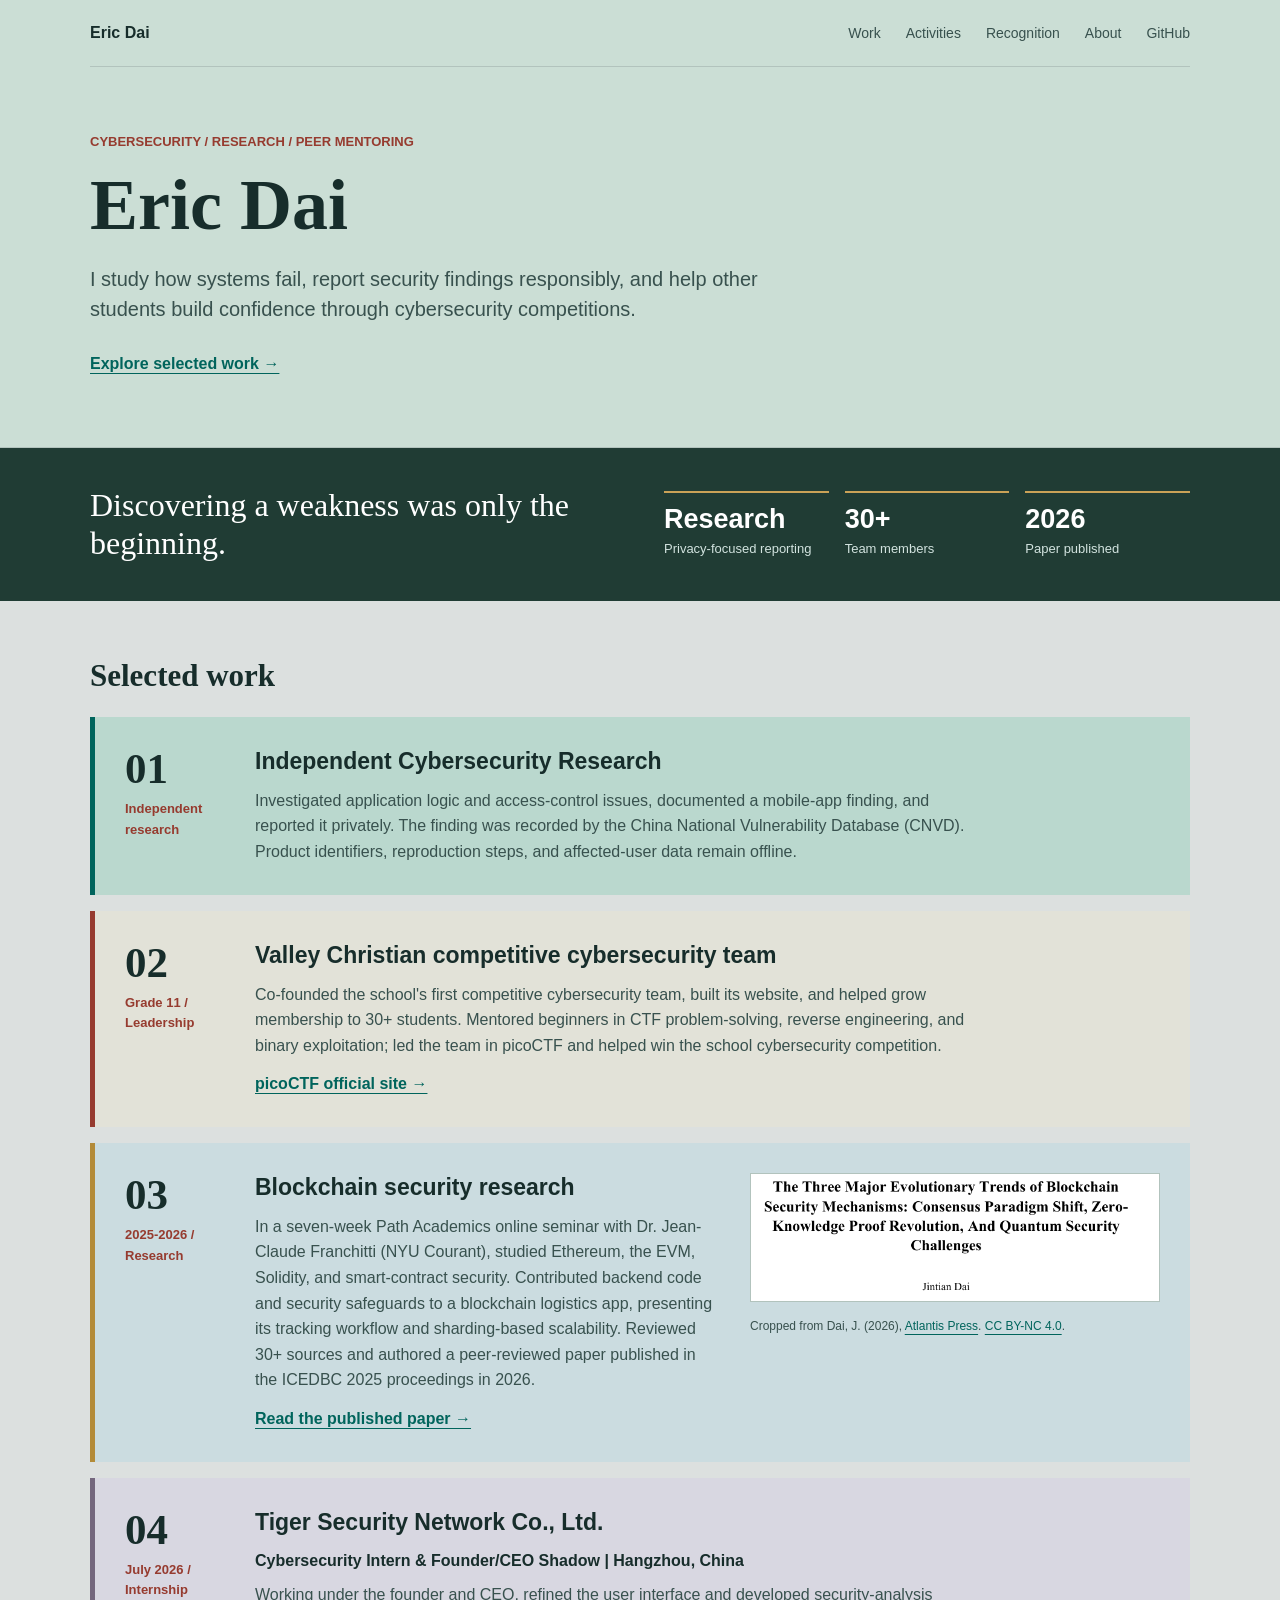
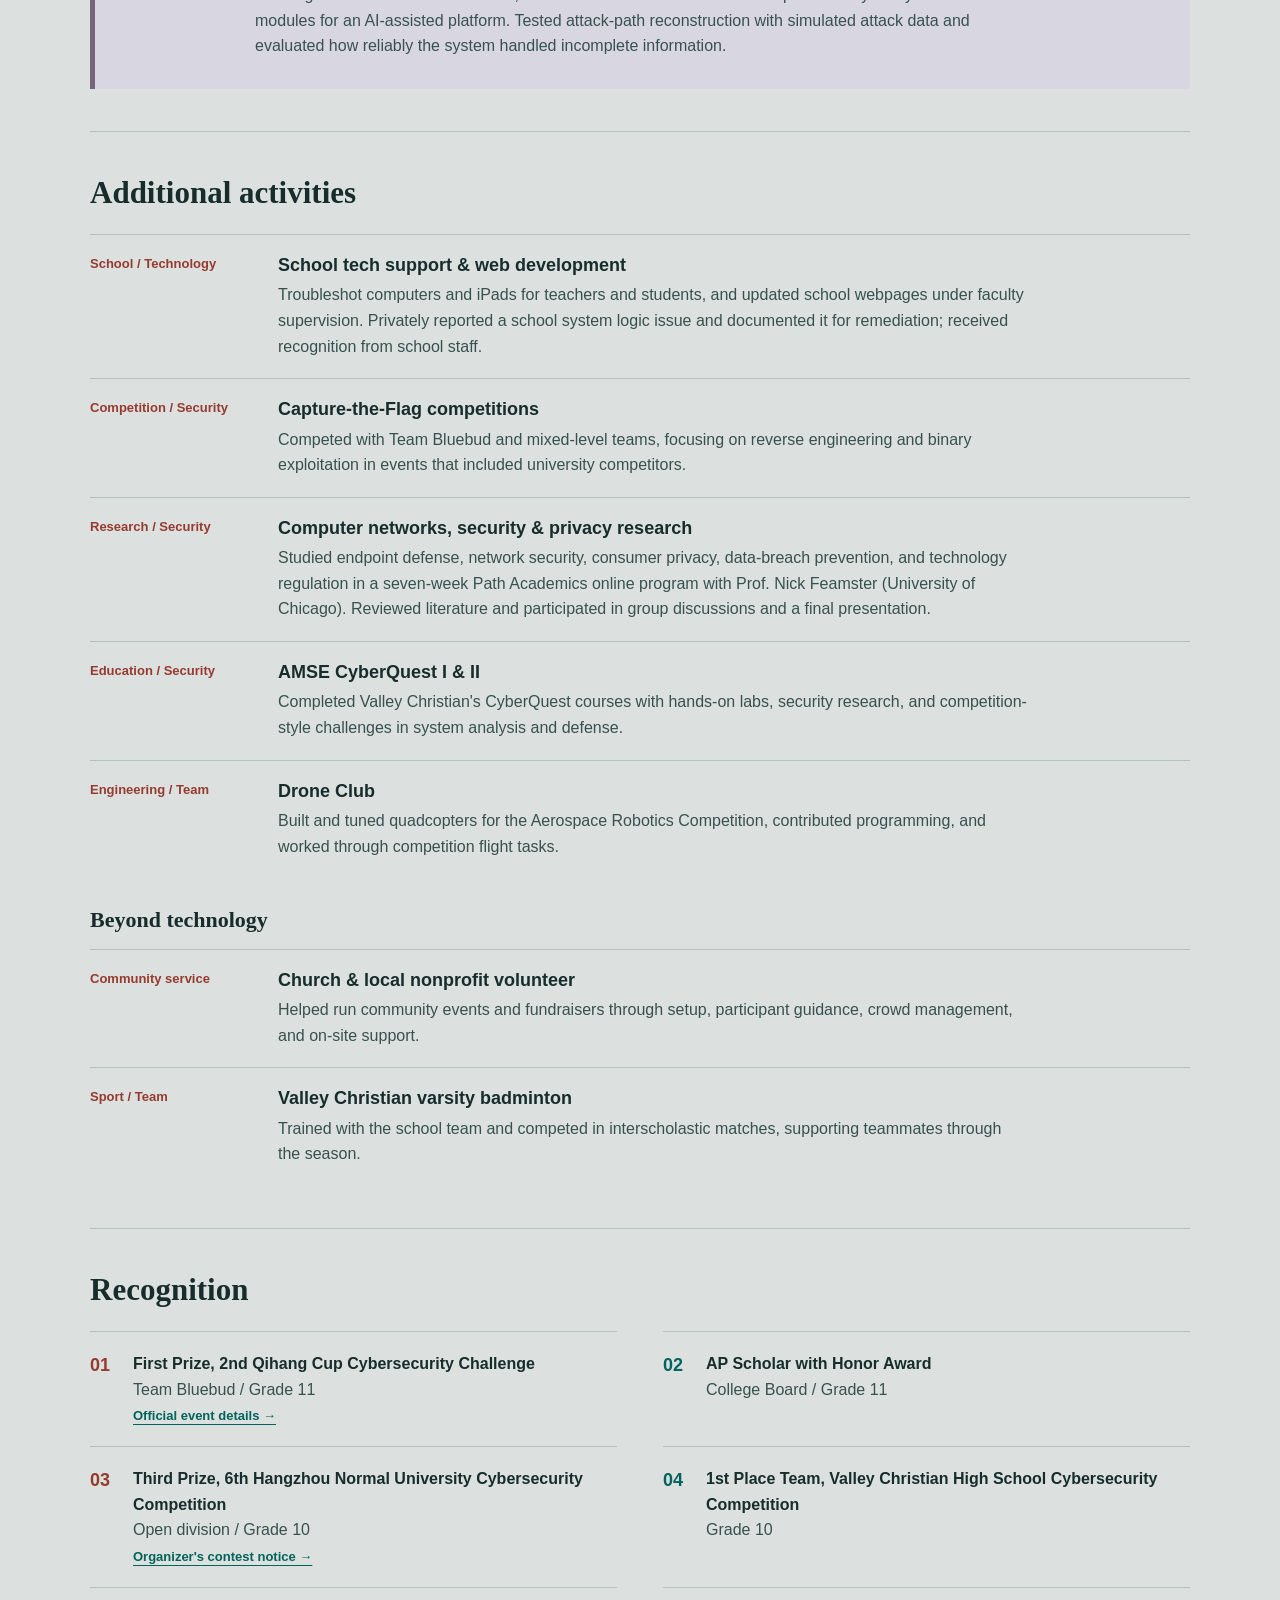
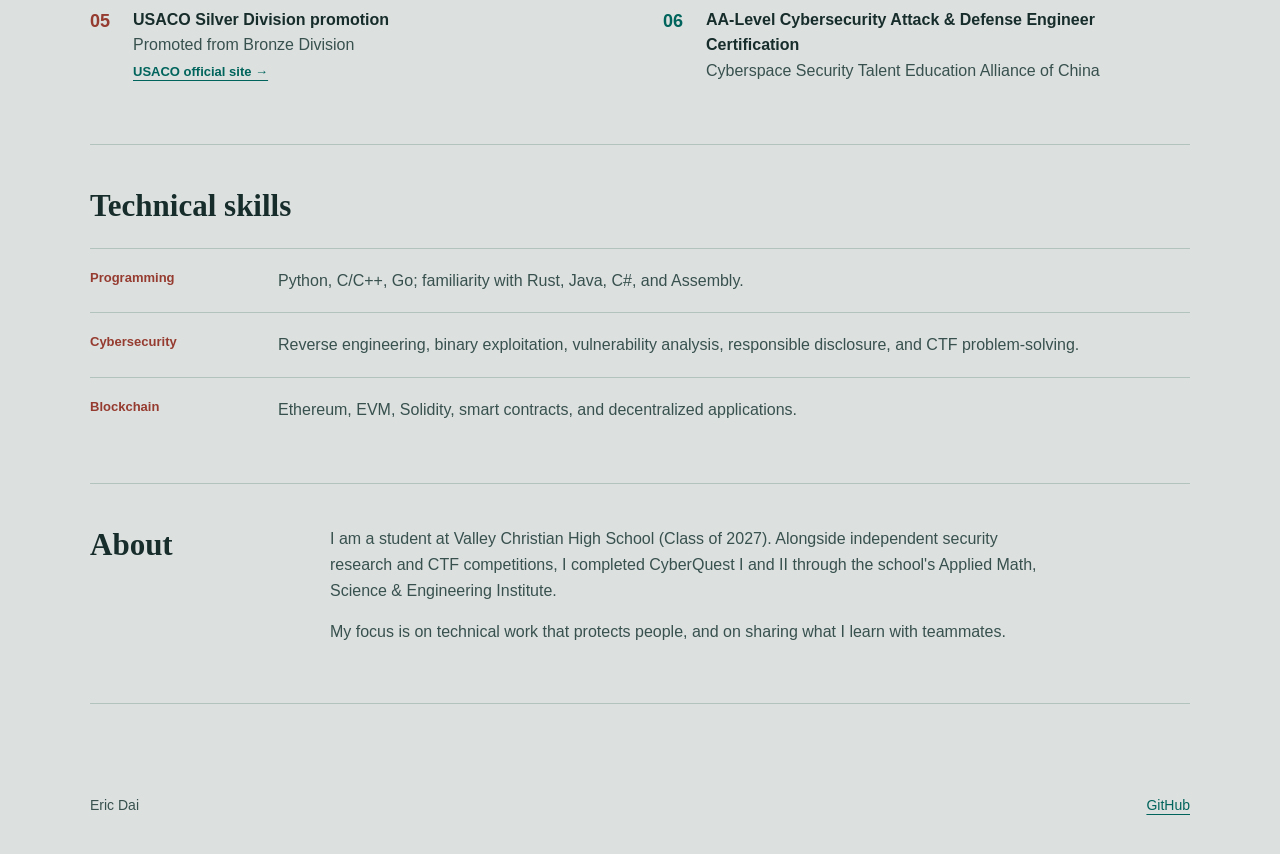
==== index.html @ 405f8633 "Align portfolio with resume and link official competitions" ====
<!doctype html>
<html lang="en">
<head>
  <meta charset="utf-8">
  <meta name="viewport" content="width=device-width, initial-scale=1">
  <meta name="description" content="Eric Dai's cybersecurity work: responsible disclosure, CTF team leadership, and research.">
  <title>Eric Dai | Cybersecurity</title>
  <link rel="stylesheet" href="styles.css">
</head>
<body>
  <header class="site-header">
    <div class="wrap">
      <div class="topbar">
        <a class="brand" href="index.html">Eric Dai</a>
        <nav aria-label="Main navigation">
          <a href="#work">Work</a>
          <a href="#activities">Activities</a>
          <a href="#recognition">Recognition</a>
          <a href="#about">About</a>
          <a href="https://github.com/Da1jt" rel="noopener noreferrer">GitHub</a>
        </nav>
      </div>
      <div class="intro">
        <p class="kicker">Cybersecurity / Research / Peer mentoring</p>
        <h1>Eric Dai</h1>
        <p class="lead">I study how systems fail, report security findings responsibly, and help other students build confidence through cybersecurity competitions.</p>
        <a class="intro-link" href="#work">Explore selected work &rarr;</a>
      </div>
    </div>
  </header>

  <aside class="mission-band" aria-label="Selected milestones">
    <div class="wrap mission-layout">
      <blockquote>Discovering a weakness was only the beginning.</blockquote>
      <dl>
        <div><dt>Research</dt><dd>Privacy-focused reporting</dd></div>
        <div><dt>30+</dt><dd>Team members</dd></div>
        <div><dt>2026</dt><dd>Paper published</dd></div>
      </dl>
    </div>
  </aside>

  <main class="wrap">
    <section id="work" aria-labelledby="work-heading">
      <h2 id="work-heading">Selected work</h2>
      <article class="work-item work-item--feature">
        <div class="work-index"><strong aria-hidden="true">01</strong><span>Independent research</span></div>
        <div>
          <h3>Independent Cybersecurity Research</h3>
          <p>Investigated application logic and access-control issues, documented a mobile-app finding, and reported it privately. The finding was recorded by the China National Vulnerability Database (CNVD). Product identifiers, reproduction steps, and affected-user data remain offline.</p>
        </div>
      </article>
      <article class="work-item work-item--team">
        <div class="work-index"><strong aria-hidden="true">02</strong><span>Grade 11 / Leadership</span></div>
        <div>
          <h3>Valley Christian competitive cybersecurity team</h3>
          <p>Co-founded the school's first competitive cybersecurity team, built its website, and helped grow membership to 30+ students. Mentored beginners in CTF problem-solving, reverse engineering, and binary exploitation; led the team in picoCTF and helped win the school cybersecurity competition.</p>
          <a href="https://www.picoctf.org/" rel="noopener noreferrer">picoCTF official site &rarr;</a>
        </div>
      </article>
      <article class="work-item work-item--research">
        <div class="work-index"><strong aria-hidden="true">03</strong><span>2025-2026 / Research</span></div>
        <div>
          <div class="research-layout">
            <div>
              <h3>Blockchain security research</h3>
              <p>In a seven-week Path Academics online seminar with Dr. Jean-Claude Franchitti (NYU Courant), studied Ethereum, the EVM, Solidity, and smart-contract security. Contributed backend code and security safeguards to a blockchain logistics app, presenting its tracking workflow and sharding-based scalability. Reviewed 30+ sources and authored a peer-reviewed paper published in the ICEDBC 2025 proceedings in 2026.</p>
              <a href="https://www.atlantis-press.com/proceedings/icedbc-25/126021786" rel="noopener noreferrer">Read the published paper &rarr;</a>
            </div>
            <figure class="paper-preview">
              <a href="https://www.atlantis-press.com/proceedings/icedbc-25/126021786" rel="noopener noreferrer"><img src="assets/research-title.png" width="675" height="210" loading="lazy" alt="Title and author from the published blockchain security paper"></a>
              <figcaption>Cropped from Dai, J. (2026), <a href="https://www.atlantis-press.com/proceedings/icedbc-25/126021786" rel="noopener noreferrer">Atlantis Press</a>. <a href="https://creativecommons.org/licenses/by-nc/4.0/" rel="noopener noreferrer">CC BY-NC 4.0</a>.</figcaption>
            </figure>
          </div>
        </div>
      </article>
      <article class="work-item work-item--internship">
        <div class="work-index"><strong aria-hidden="true">04</strong><span>July 2026 / Internship</span></div>
        <div>
          <h3>Tiger Security Network Co., Ltd.</h3>
          <p class="work-role">Cybersecurity Intern &amp; Founder/CEO Shadow | Hangzhou, China</p>
          <p>Working under the founder and CEO, refined the user interface and developed security-analysis modules for an AI-assisted platform. Tested attack-path reconstruction with simulated attack data and evaluated how reliably the system handled incomplete information.</p>
        </div>
      </article>
    </section>

    <section id="activities" aria-labelledby="activities-heading">
      <h2 id="activities-heading">Additional activities</h2>
      <div class="activity-list">
        <article class="activity-row">
          <div class="activity-meta">School / Technology</div>
          <div>
            <h3>School tech support &amp; web development</h3>
            <p>Troubleshot computers and iPads for teachers and students, and updated school webpages under faculty supervision. Privately reported a school system logic issue and documented it for remediation; received recognition from school staff.</p>
          </div>
        </article>
        <article class="activity-row">
          <div class="activity-meta">Competition / Security</div>
          <div>
            <h3>Capture-the-Flag competitions</h3>
            <p>Competed with Team Bluebud and mixed-level teams, focusing on reverse engineering and binary exploitation in events that included university competitors.</p>
          </div>
        </article>
        <article class="activity-row">
          <div class="activity-meta">Research / Security</div>
          <div>
            <h3>Computer networks, security &amp; privacy research</h3>
            <p>Studied endpoint defense, network security, consumer privacy, data-breach prevention, and technology regulation in a seven-week Path Academics online program with Prof. Nick Feamster (University of Chicago). Reviewed literature and participated in group discussions and a final presentation.</p>
          </div>
        </article>
        <article class="activity-row">
          <div class="activity-meta">Education / Security</div>
          <div>
            <h3>AMSE CyberQuest I &amp; II</h3>
            <p>Completed Valley Christian's CyberQuest courses with hands-on labs, security research, and competition-style challenges in system analysis and defense.</p>
          </div>
        </article>
        <article class="activity-row">
          <div class="activity-meta">Engineering / Team</div>
          <div>
            <h3>Drone Club</h3>
            <p>Built and tuned quadcopters for the Aerospace Robotics Competition, contributed programming, and worked through competition flight tasks.</p>
          </div>
        </article>
      </div>
      <h3 class="activity-subheading">Beyond technology</h3>
      <div class="activity-list">
        <article class="activity-row">
          <div class="activity-meta">Community service</div>
          <div>
            <h3>Church &amp; local nonprofit volunteer</h3>
            <p>Helped run community events and fundraisers through setup, participant guidance, crowd management, and on-site support.</p>
          </div>
        </article>
        <article class="activity-row">
          <div class="activity-meta">Sport / Team</div>
          <div>
            <h3>Valley Christian varsity badminton</h3>
            <p>Trained with the school team and competed in interscholastic matches, supporting teammates through the season.</p>
          </div>
        </article>
      </div>
    </section>

    <section id="recognition" aria-labelledby="recognition-heading">
      <h2 id="recognition-heading">Recognition</h2>
      <ol class="honors">
        <li><span class="honor-index" aria-hidden="true">01</span><div><strong>First Prize, 2nd Qihang Cup Cybersecurity Challenge</strong><span>Team Bluebud / Grade 11</span><a href="https://cstc.cncstea.cn/eventActivites/activeDetail?id=37" rel="noopener noreferrer">Official event details &rarr;</a></div></li>
        <li><span class="honor-index" aria-hidden="true">02</span><div><strong>AP Scholar with Honor Award</strong><span>College Board / Grade 11</span></div></li>
        <li><span class="honor-index" aria-hidden="true">03</span><div><strong>Third Prize, 6th Hangzhou Normal University Cybersecurity Competition</strong><span>Open division / Grade 10</span><a href="https://jwc.hznu.edu.cn/c/2025-03-31/3067531.shtml" rel="noopener noreferrer">Organizer's contest notice &rarr;</a></div></li>
        <li><span class="honor-index" aria-hidden="true">04</span><div><strong>1st Place Team, Valley Christian High School Cybersecurity Competition</strong><span>Grade 10</span></div></li>
        <li><span class="honor-index" aria-hidden="true">05</span><div><strong>USACO Silver Division promotion</strong><span>Promoted from Bronze Division</span><a href="https://usaco.org/index.php?page=contests" rel="noopener noreferrer">USACO official site &rarr;</a></div></li>
        <li><span class="honor-index" aria-hidden="true">06</span><div><strong>AA-Level Cybersecurity Attack &amp; Defense Engineer Certification</strong><span>Cyberspace Security Talent Education Alliance of China</span></div></li>
      </ol>
    </section>

    <section id="skills" aria-labelledby="skills-heading">
      <h2 id="skills-heading">Technical skills</h2>
      <dl class="skills-list">
        <div class="activity-row"><dt class="activity-meta">Programming</dt><dd>Python, C/C++, Go; familiarity with Rust, Java, C#, and Assembly.</dd></div>
        <div class="activity-row"><dt class="activity-meta">Cybersecurity</dt><dd>Reverse engineering, binary exploitation, vulnerability analysis, responsible disclosure, and CTF problem-solving.</dd></div>
        <div class="activity-row"><dt class="activity-meta">Blockchain</dt><dd>Ethereum, EVM, Solidity, smart contracts, and decentralized applications.</dd></div>
      </dl>
    </section>

    <section id="about" class="about-grid" aria-labelledby="about-heading">
      <h2 id="about-heading">About</h2>
      <div class="about">
        <p>I am a student at Valley Christian High School (Class of 2027). Alongside independent security research and CTF competitions, I completed CyberQuest I and II through the school's Applied Math, Science &amp; Engineering Institute.</p>
        <p>My focus is on technical work that protects people, and on sharing what I learn with teammates.</p>
      </div>
    </section>
  </main>
  <footer class="wrap">
    <span>Eric Dai</span>
    <a href="https://github.com/Da1jt" rel="noopener noreferrer">GitHub</a>
  </footer>
</body>
</html>
---- styles.css ----
* { box-sizing: border-box; }
:root {
  --ink: #172d2b;
  --muted: #38514e;
  --accent: #00645c;
  --warm: #963b2f;
  --gold: #caa257;
  --dark: #203c34;
  --line: #b2c3bd;
  --paper: #dce0df;
}
html { scroll-behavior: smooth; }
body {
  margin: 0;
  color: var(--ink);
  background: var(--paper);
  font: 16px/1.6 "Segoe UI", Arial, sans-serif;
}
a { color: var(--accent); text-underline-offset: 4px; }
a:hover { color: #004a45; }
a:focus-visible { outline: 3px solid var(--warm); outline-offset: 4px; }
.wrap { width: min(100% - 48px, 1100px); margin-inline: auto; }
.site-header { background: #cbded5; border-bottom: 1px solid var(--line); }
.topbar {
  display: flex;
  align-items: center;
  justify-content: space-between;
  gap: 20px;
  padding-block: 20px;
  border-bottom: 1px solid var(--line);
}
.brand { color: var(--ink); font-weight: 800; text-decoration: none; }
nav { display: flex; flex-wrap: wrap; gap: 8px 25px; }
nav a { color: var(--muted); font-size: 14px; text-decoration: none; }
nav a:hover, nav a:focus-visible { color: var(--accent); text-decoration: underline; }
.intro { padding-block: 65px 70px; }
.kicker { margin: 0 0 15px; color: var(--warm); font-size: 13px; font-weight: 800; text-transform: uppercase; }
h1 { max-width: 950px; margin: 0; font: 700 72px/1.07 Georgia, "Times New Roman", serif; letter-spacing: 0; }
.lead { max-width: 690px; margin: 20px 0 0; color: var(--muted); font-size: 20px; line-height: 1.5; }
.intro-link { display: inline-block; margin-top: 27px; font-weight: 700; }
.mission-band { background: var(--dark); color: #fff; }
.mission-layout { display: grid; grid-template-columns: minmax(0, 1fr) minmax(0, 1fr); align-items: center; gap: 48px; padding-block: 38px; }
.mission-band blockquote { margin: 0; color: #fff; font: 400 32px/1.2 Georgia, "Times New Roman", serif; }
.mission-band dl { display: grid; grid-template-columns: repeat(3, minmax(0, 1fr)); gap: 16px; margin: 0; }
.mission-band dl > div { border-top: 2px solid var(--gold); padding-top: 10px; }
.mission-band dt { font-size: 27px; font-weight: 800; line-height: 1.2; }
.mission-band dd { margin: 5px 0 0; color: #d2e3df; font-size: 13px; line-height: 1.4; }
main { padding-block: 14px 64px; }
section { padding-block: 42px; border-bottom: 1px solid var(--line); }
h2 { margin: 0 0 23px; font: 700 31px/1.2 Georgia, "Times New Roman", serif; }
h3 { margin: 0 0 11px; font-size: 23px; line-height: 1.3; }
p { margin: 0 0 16px; }
.work-item {
  display: grid;
  grid-template-columns: 100px minmax(0, 1fr);
  gap: 20px 30px;
  margin-top: 16px;
  padding: 30px;
  border-left: 5px solid var(--accent);
  background: #e2e2d8;
}
.work-item--feature { background: #bad8ce; }
.work-item--team { border-color: var(--warm); }
.work-item--research { border-color: #b38b38; background: #cbdce0; }
.work-item--internship { border-color: #74677d; background: #d8d7e1; }
.work-index strong { display: block; color: var(--ink); font: 700 43px/1 Georgia, "Times New Roman", serif; }
.work-index span { display: block; margin-top: 9px; color: var(--warm); font-size: 13px; font-weight: 800; }
.work-item p { max-width: 720px; margin: 0; color: var(--muted); }
.work-item .work-role { margin-bottom: 8px; color: var(--ink); font-weight: 700; }
.work-item a { display: inline-block; margin-top: 13px; font-weight: 700; }
.research-layout { display: grid; grid-template-columns: minmax(0, 1fr) minmax(260px, 410px); gap: 30px; align-items: start; }
.paper-preview { margin: 0; }
.paper-preview a { margin: 0; }
.paper-preview img { display: block; width: 100%; height: auto; border: 1px solid var(--line); background: #e5eae6; }
.paper-preview figcaption { margin-top: 8px; color: var(--muted); font-size: 12px; line-height: 1.5; }
.paper-preview figcaption a { display: inline; font-weight: normal; }
.activity-row { display: grid; grid-template-columns: 170px minmax(0, 1fr); gap: 18px; padding: 19px 0; border-top: 1px solid var(--line); }
.activity-meta { color: var(--warm); font-size: 13px; font-weight: 800; }
.activity-row h3 { margin-bottom: 5px; font-size: 18px; }
.activity-row p { max-width: 750px; margin: 0; color: var(--muted); }
.activity-subheading { margin: 28px 0 14px; font: 700 22px/1.3 Georgia, "Times New Roman", serif; }
.honors { display: grid; grid-template-columns: repeat(2, minmax(0, 1fr)); gap: 0 46px; list-style: none; margin: 0; padding: 0; }
.honors li { display: flex; gap: 15px; padding: 19px 0; border-top: 1px solid var(--line); }
.honors li:nth-child(2n) .honor-index { color: var(--accent); }
.honor-index { flex: 0 0 28px; color: var(--warm); font-size: 18px; font-weight: 800; }
.honors strong { display: block; }
.honors span:not(.honor-index) { color: var(--muted); }
.honors a { display: block; width: fit-content; margin-top: 4px; font-size: 13px; font-weight: 700; }
.skills-list { margin: 0; }
.skills-list dd { margin: 0; color: var(--muted); }
.about-grid { display: grid; grid-template-columns: 210px minmax(0, 1fr); gap: 30px; }
.about-grid h2 { margin: 0; }
.about { max-width: 710px; color: var(--muted); }
.case-steps { background: var(--dark); color: #fff; }
.case-steps ol { display: grid; grid-template-columns: repeat(3, minmax(0, 1fr)); gap: 22px; margin: 0 auto; padding-block: 29px; list-style: none; }
.case-steps li { border-left: 2px solid var(--gold); padding-left: 18px; }
.case-steps span { display: block; color: #d2e3df; font-size: 13px; }
.case-steps strong { display: block; font-size: 17px; }
.case-header .intro { padding-block: 60px 62px; }
.case-header h1 { font-size: 55px; }
.case-main { max-width: 900px; }
.case-main section { display: grid; grid-template-columns: 200px minmax(0, 1fr); gap: 12px 30px; }
.case-main section:first-child { padding-top: 35px; }
.case-main h2 { margin: 0; font: 700 26px/1.3 "Segoe UI", Arial, sans-serif; }
.case-main p { margin: 0; color: var(--muted); }
.disclosure-note { border-left: 3px solid var(--warm); padding-left: 18px; }
.case-main section:last-child p { color: var(--ink); font: 400 25px/1.45 Georgia, "Times New Roman", serif; }
footer { display: flex; flex-wrap: wrap; justify-content: space-between; gap: 12px; padding-block: 26px 38px; color: var(--muted); font-size: 14px; }
@media (max-width: 900px) {
  .mission-layout { grid-template-columns: 1fr; gap: 28px; }
  .research-layout { grid-template-columns: 1fr; }
  .paper-preview { max-width: 460px; }
}
@media (max-width: 640px) {
  .wrap { width: min(100% - 32px, 1100px); }
  .topbar { align-items: flex-start; flex-direction: column; padding-block: 16px; }
  nav { gap: 8px 12px; }
  nav a { font-size: 13px; }
  .intro { padding-block: 40px 44px; }
  h1 { font-size: 49px; }
  .lead { font-size: 18px; }
  .mission-layout { padding-block: 28px; }
  .mission-band blockquote { font-size: 29px; }
  .mission-band dl { gap: 10px; }
  .mission-band dt { font-size: 21px; }
  .mission-band dd { font-size: 12px; }
  .work-item { grid-template-columns: 1fr; gap: 9px; padding: 21px; }
  .work-index { display: flex; align-items: center; gap: 12px; }
  .work-index strong { font-size: 30px; }
  .work-index span { margin: 0; }
  .activity-row { grid-template-columns: 1fr; gap: 4px; }
  .honors { grid-template-columns: 1fr; }
  .about-grid, .case-main section { grid-template-columns: 1fr; gap: 14px; }
  .case-header .intro { padding-block: 42px 46px; }
  .case-header h1 { font-size: 36px; }
  .case-steps ol { grid-template-columns: 1fr; gap: 0; }
  .case-steps li { border-left: 0; border-top: 1px solid #516b68; padding: 12px 0; }
  .case-steps li:first-child { border-top: 0; }
  .case-main section:last-child p { font-size: 22px; }
}
@media (max-width: 360px) {
  .topbar { padding-block: 12px; }
  nav { gap: 8px 7px; }
  nav a { font-size: 12px; }
  .intro { padding-block: 26px 30px; }
  .kicker { margin-bottom: 9px; }
  .lead { margin-top: 12px; }
  .intro-link { margin-top: 16px; }
  .mission-layout { gap: 18px; padding-block: 18px; }
  .mission-band blockquote { font-size: 27px; }
  .mission-band dt { font-size: 18px; }
  main { padding-top: 0; }
  #work { padding-top: 25px; }
}
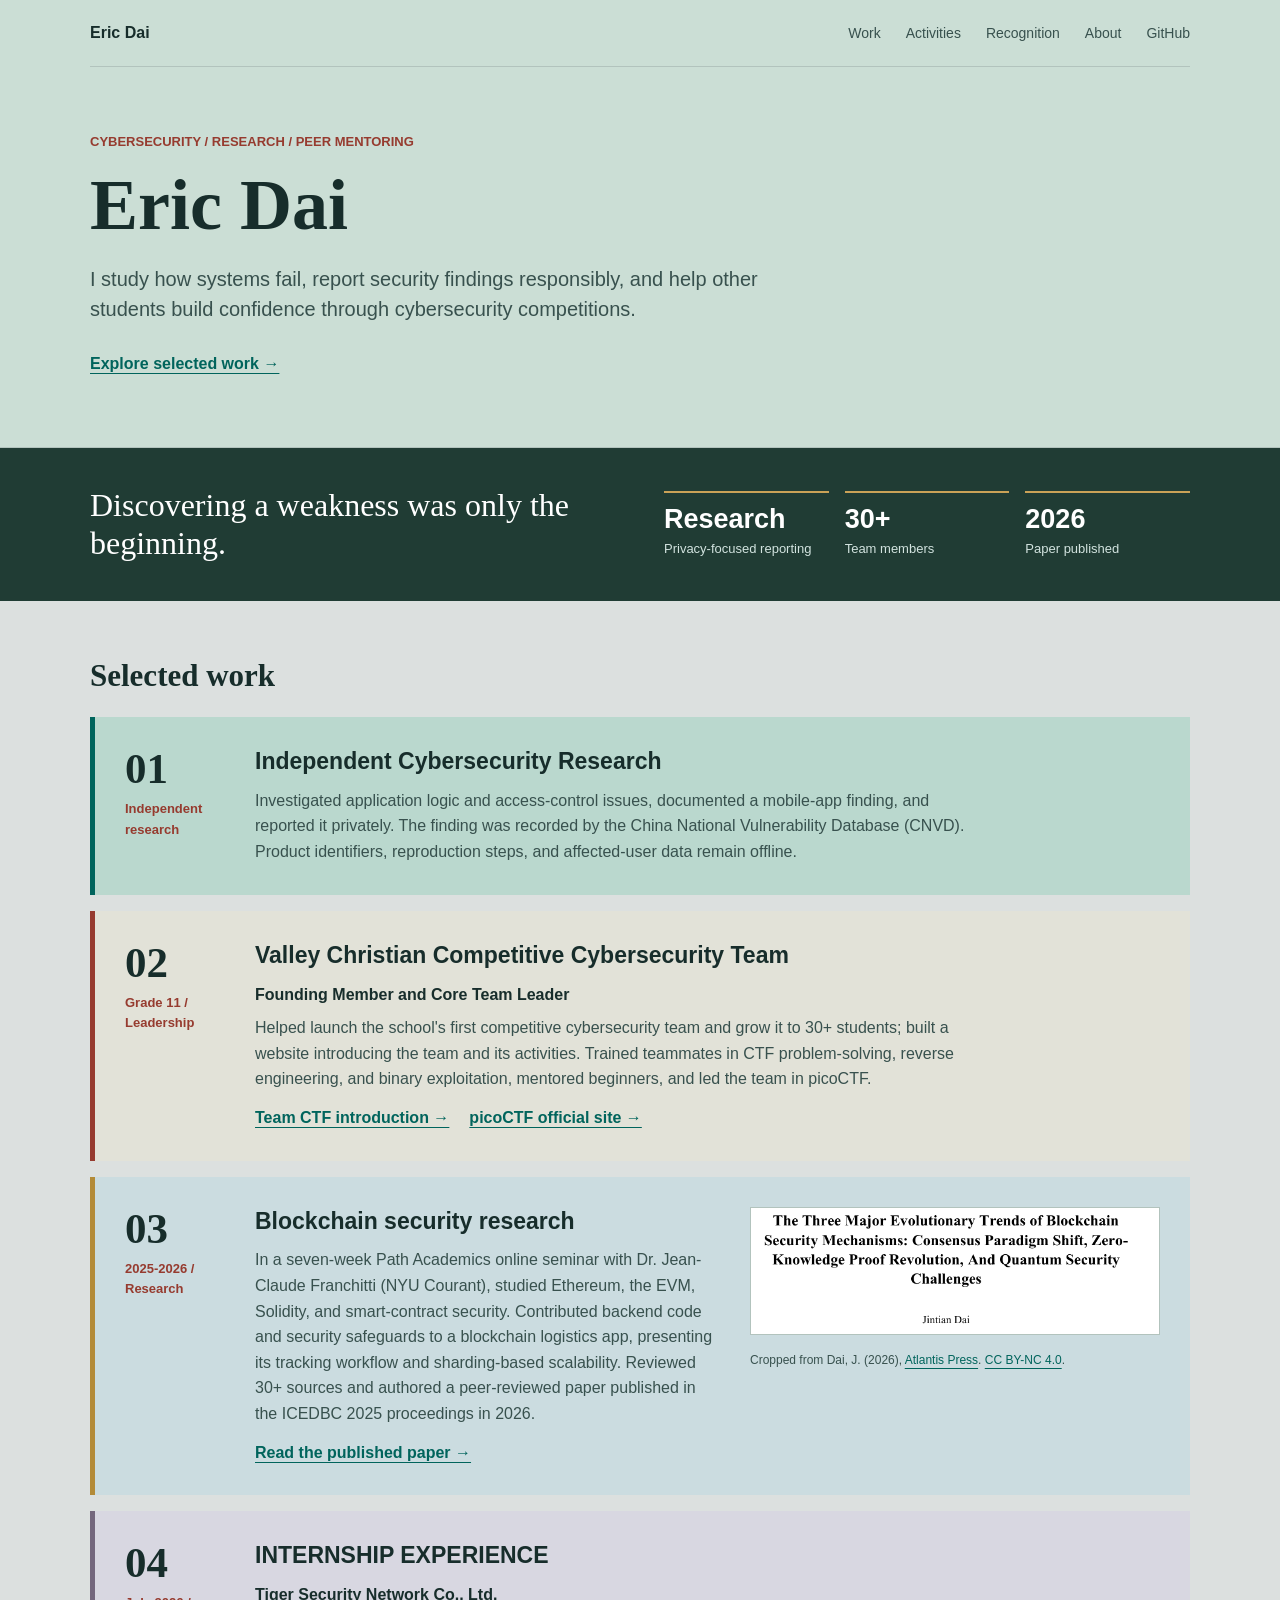
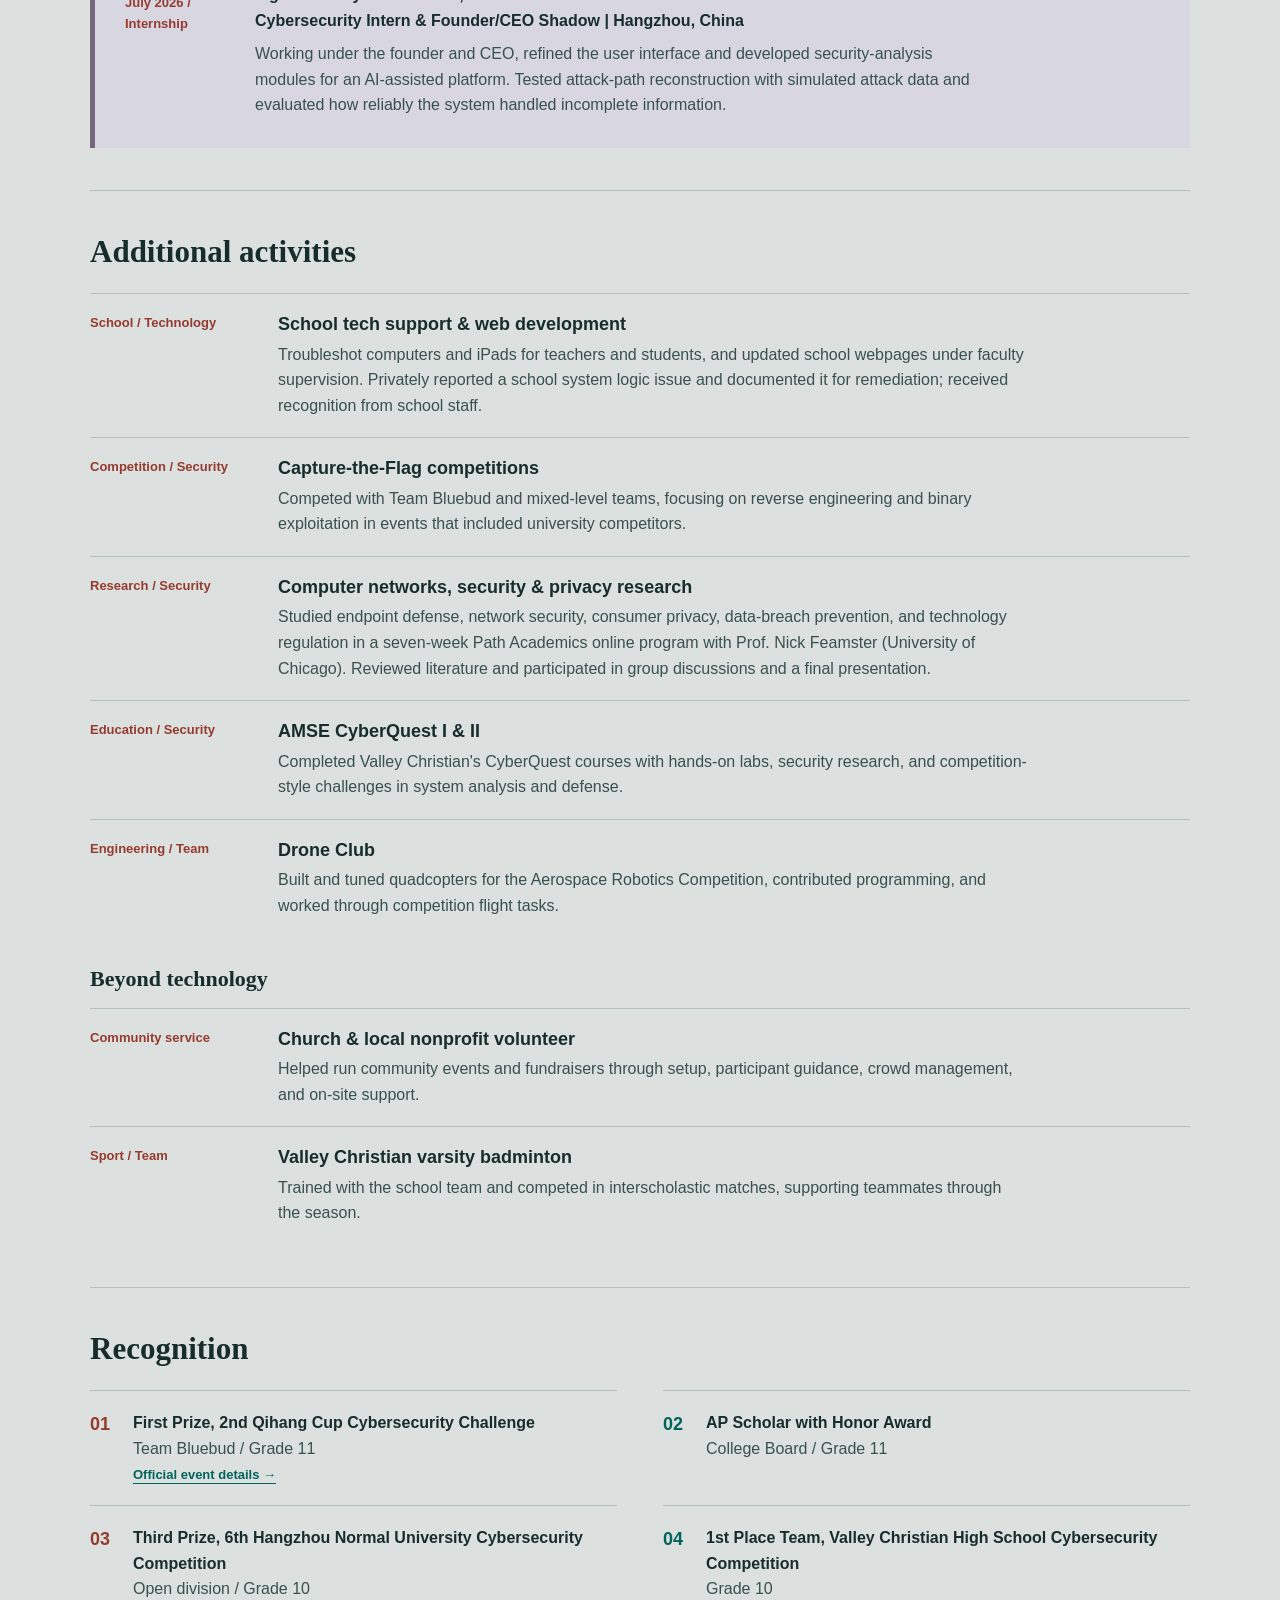
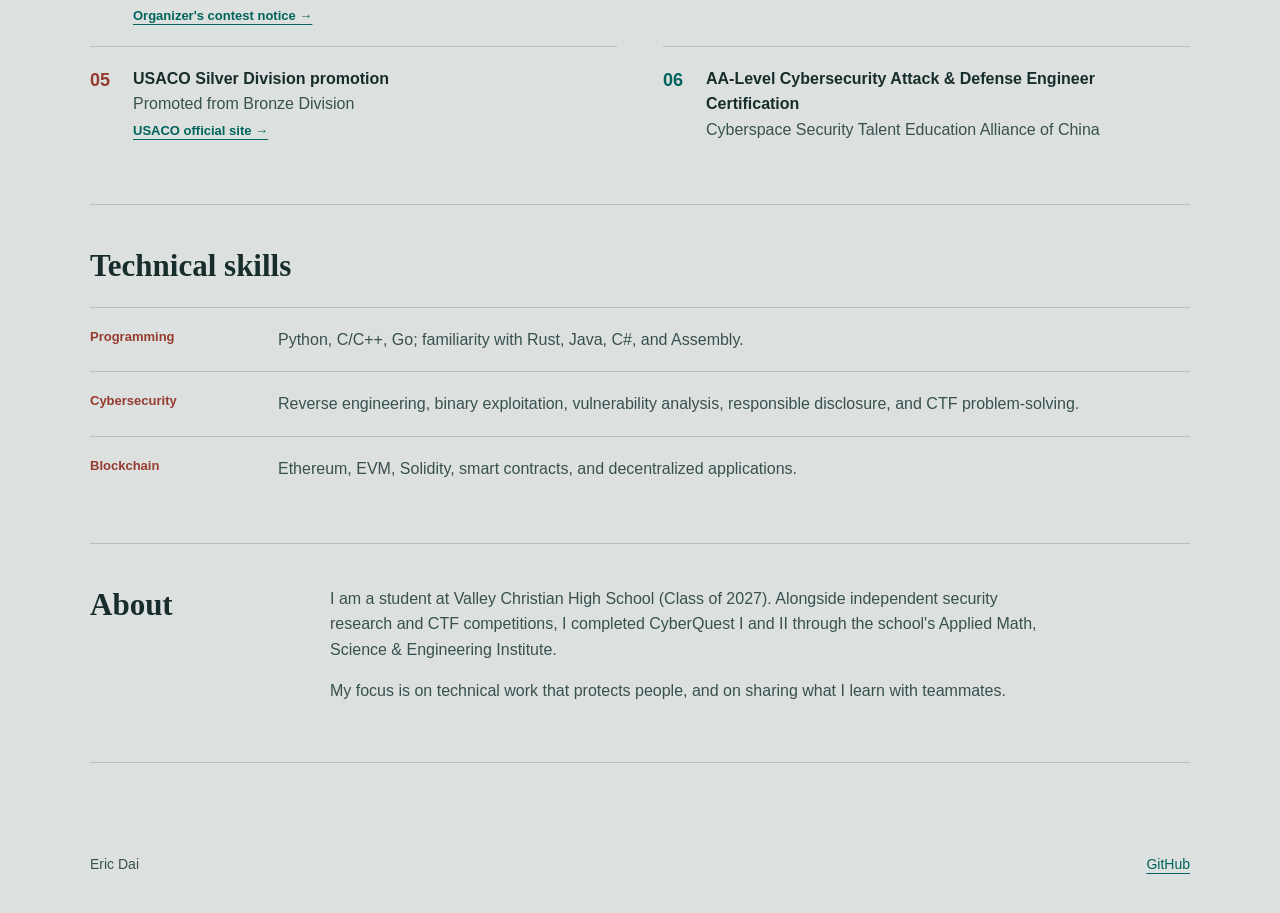
==== commit 27f4120d: "Refine internship and cybersecurity team presentation" ====
--- a/index.html
+++ b/index.html
@@ -53,9 +53,13 @@
       <article class="work-item work-item--team">
         <div class="work-index"><strong aria-hidden="true">02</strong><span>Grade 11 / Leadership</span></div>
         <div>
-          <h3>Valley Christian competitive cybersecurity team</h3>
-          <p>Co-founded the school's first competitive cybersecurity team, built its website, and helped grow membership to 30+ students. Mentored beginners in CTF problem-solving, reverse engineering, and binary exploitation; led the team in picoCTF and helped win the school cybersecurity competition.</p>
-          <a href="https://www.picoctf.org/" rel="noopener noreferrer">picoCTF official site &rarr;</a>
+          <h3>Valley Christian Competitive Cybersecurity Team</h3>
+          <p class="work-role">Founding Member and Core Team Leader</p>
+          <p>Helped launch the school's first competitive cybersecurity team and grow it to 30+ students; built a website introducing the team and its activities. Trained teammates in CTF problem-solving, reverse engineering, and binary exploitation, mentored beginners, and led the team in picoCTF.</p>
+          <div class="work-links">
+            <a href="https://vcs.ctfd.io/INTRO" rel="noopener noreferrer">Team CTF introduction &rarr;</a>
+            <a href="https://www.picoctf.org/" rel="noopener noreferrer">picoCTF official site &rarr;</a>
+          </div>
         </div>
       </article>
       <article class="work-item work-item--research">
@@ -77,8 +81,8 @@
       <article class="work-item work-item--internship">
         <div class="work-index"><strong aria-hidden="true">04</strong><span>July 2026 / Internship</span></div>
         <div>
-          <h3>Tiger Security Network Co., Ltd.</h3>
-          <p class="work-role">Cybersecurity Intern &amp; Founder/CEO Shadow | Hangzhou, China</p>
+          <h3>INTERNSHIP EXPERIENCE</h3>
+          <p class="work-role">Tiger Security Network Co., Ltd.<br>Cybersecurity Intern &amp; Founder/CEO Shadow | Hangzhou, China</p>
           <p>Working under the founder and CEO, refined the user interface and developed security-analysis modules for an AI-assisted platform. Tested attack-path reconstruction with simulated attack data and evaluated how reliably the system handled incomplete information.</p>
         </div>
       </article>
--- a/styles.css
+++ b/styles.css
@@ -68,6 +68,7 @@
 .work-item p { max-width: 720px; margin: 0; color: var(--muted); }
 .work-item .work-role { margin-bottom: 8px; color: var(--ink); font-weight: 700; }
 .work-item a { display: inline-block; margin-top: 13px; font-weight: 700; }
+.work-links { display: flex; flex-wrap: wrap; column-gap: 20px; }
 .research-layout { display: grid; grid-template-columns: minmax(0, 1fr) minmax(260px, 410px); gap: 30px; align-items: start; }
 .paper-preview { margin: 0; }
 .paper-preview a { margin: 0; }
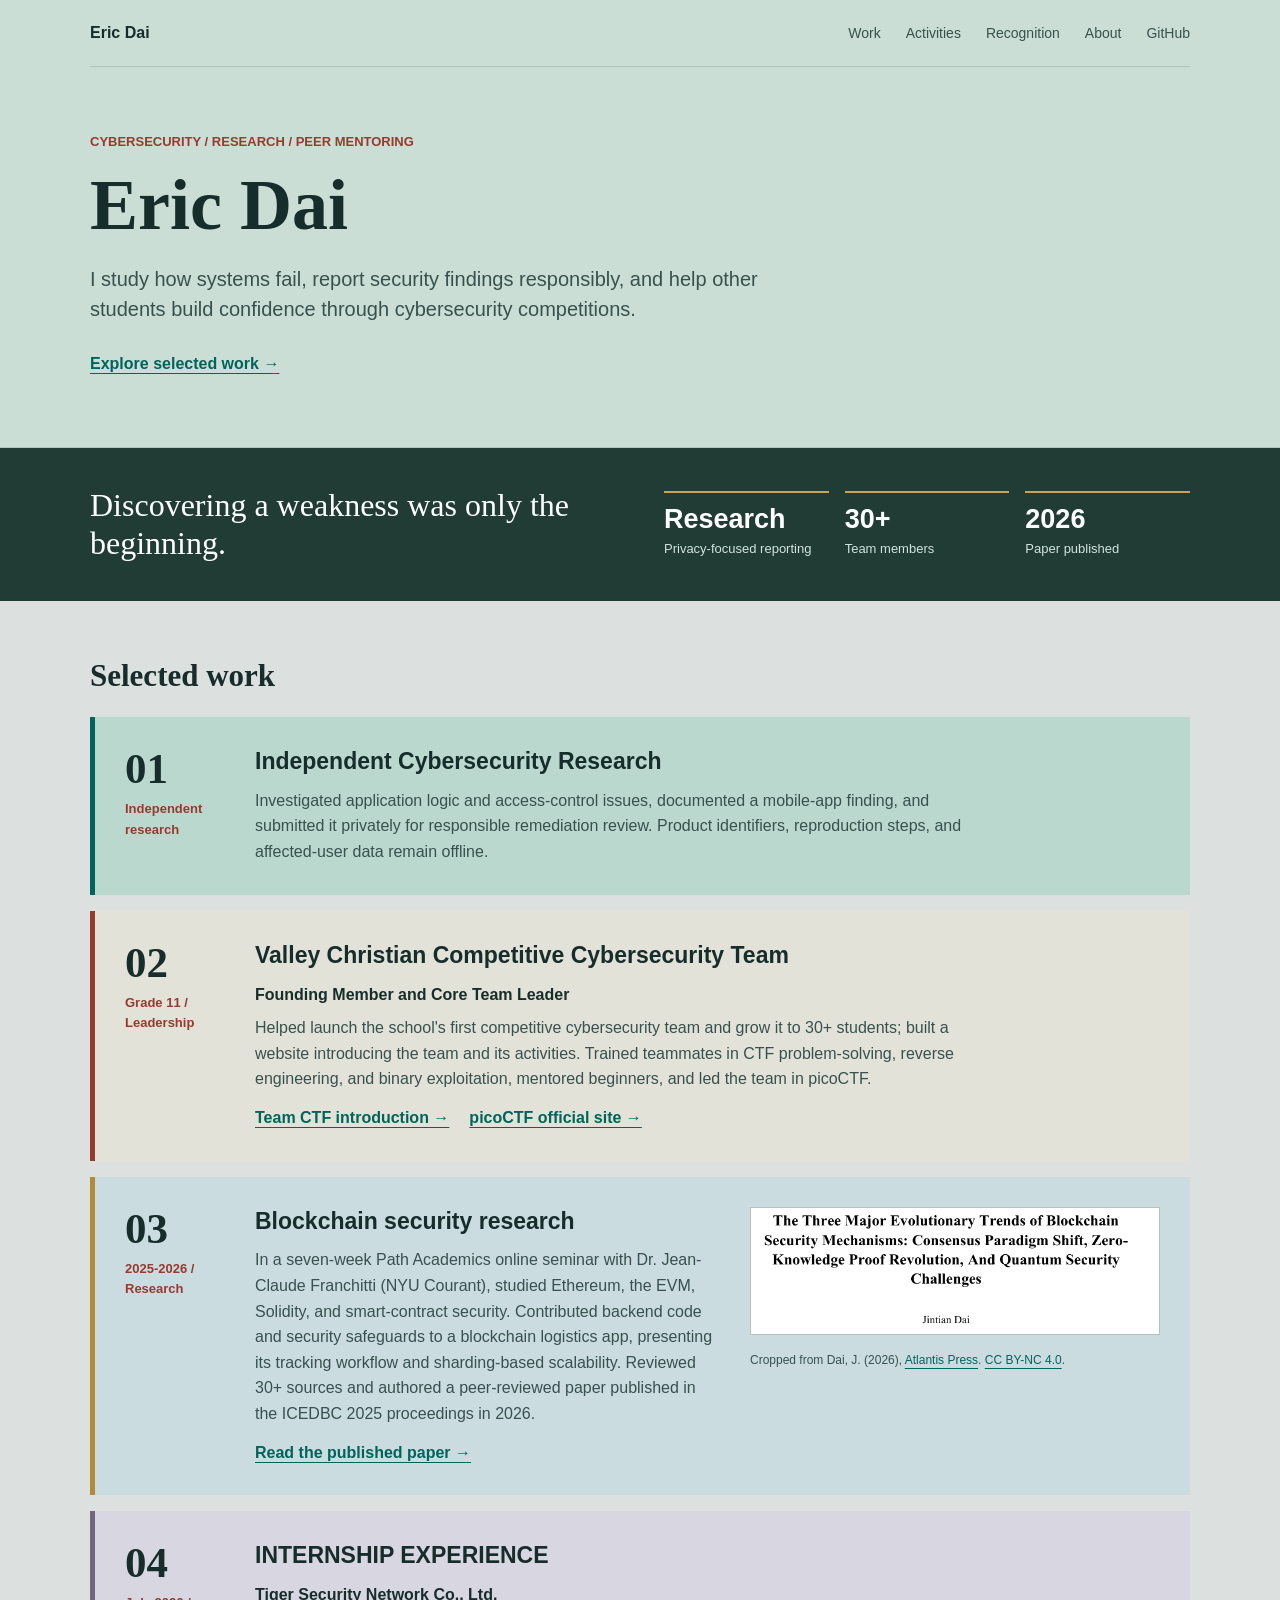
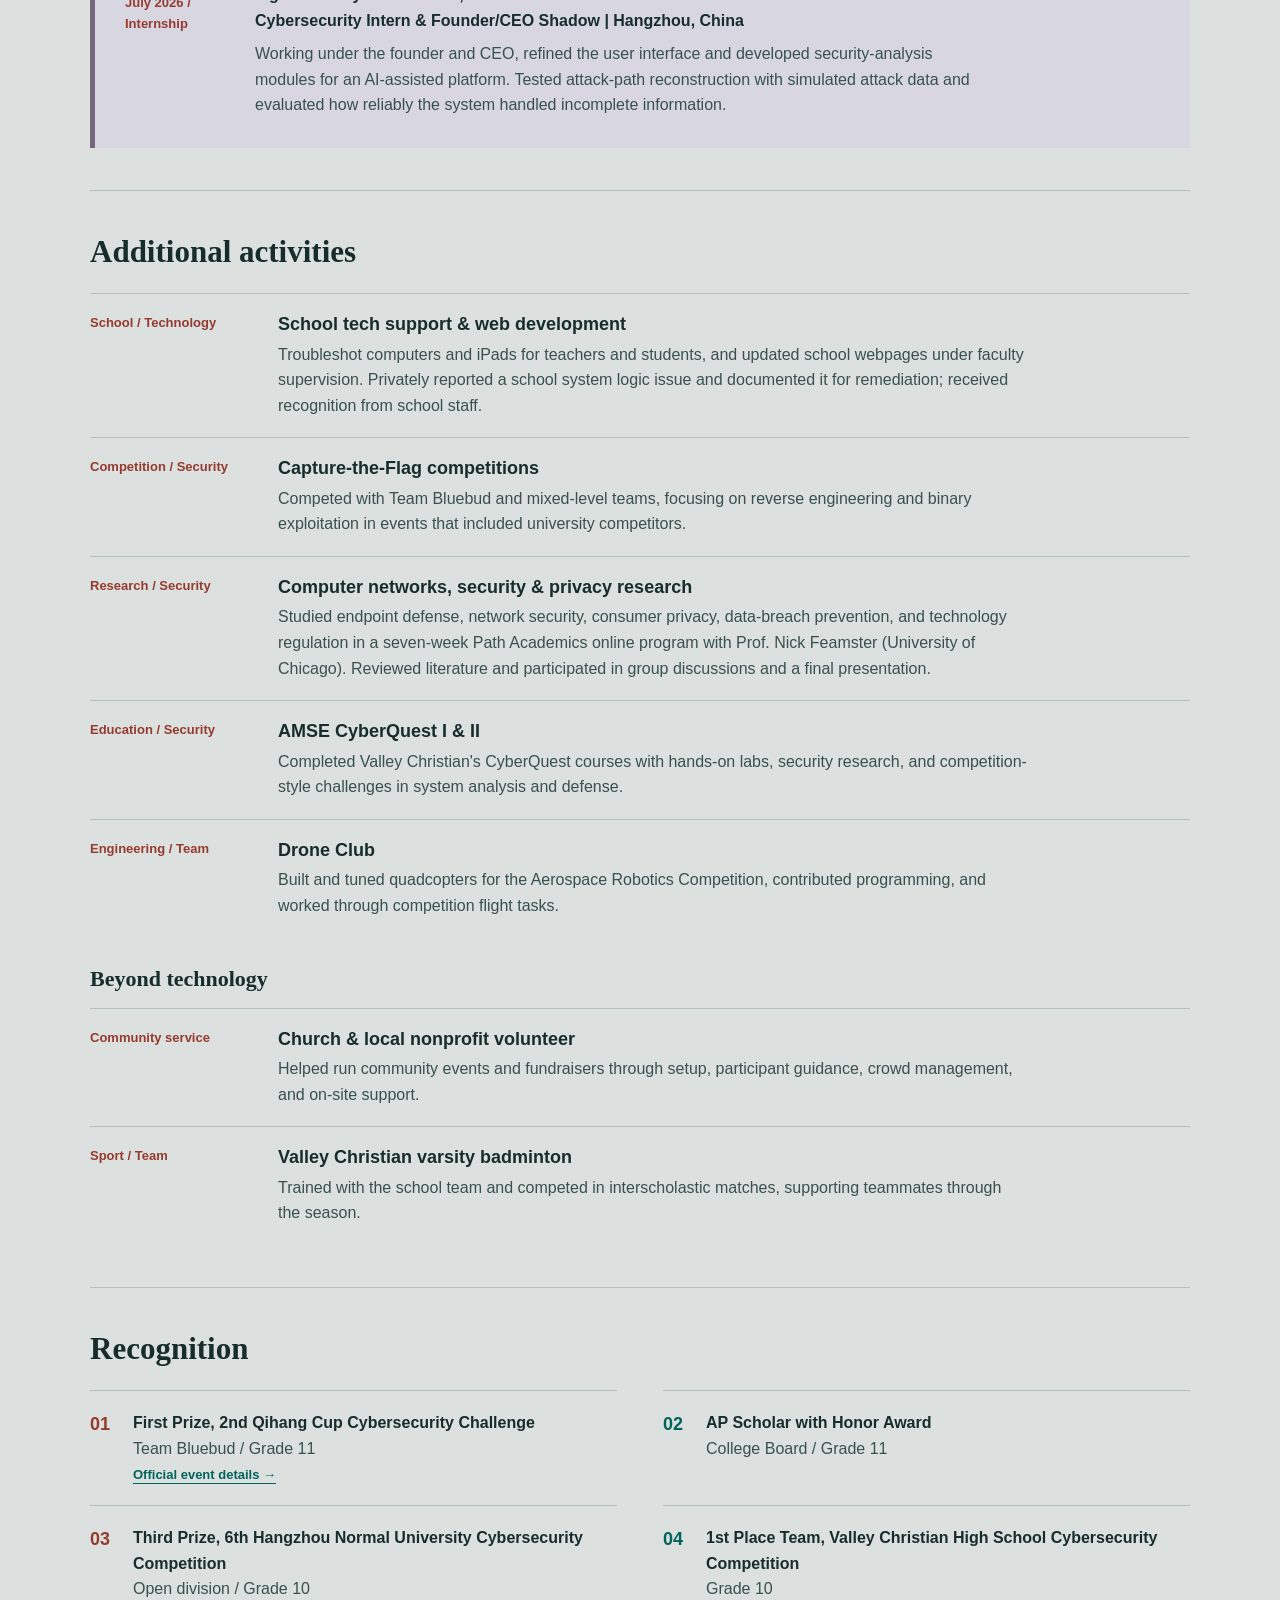
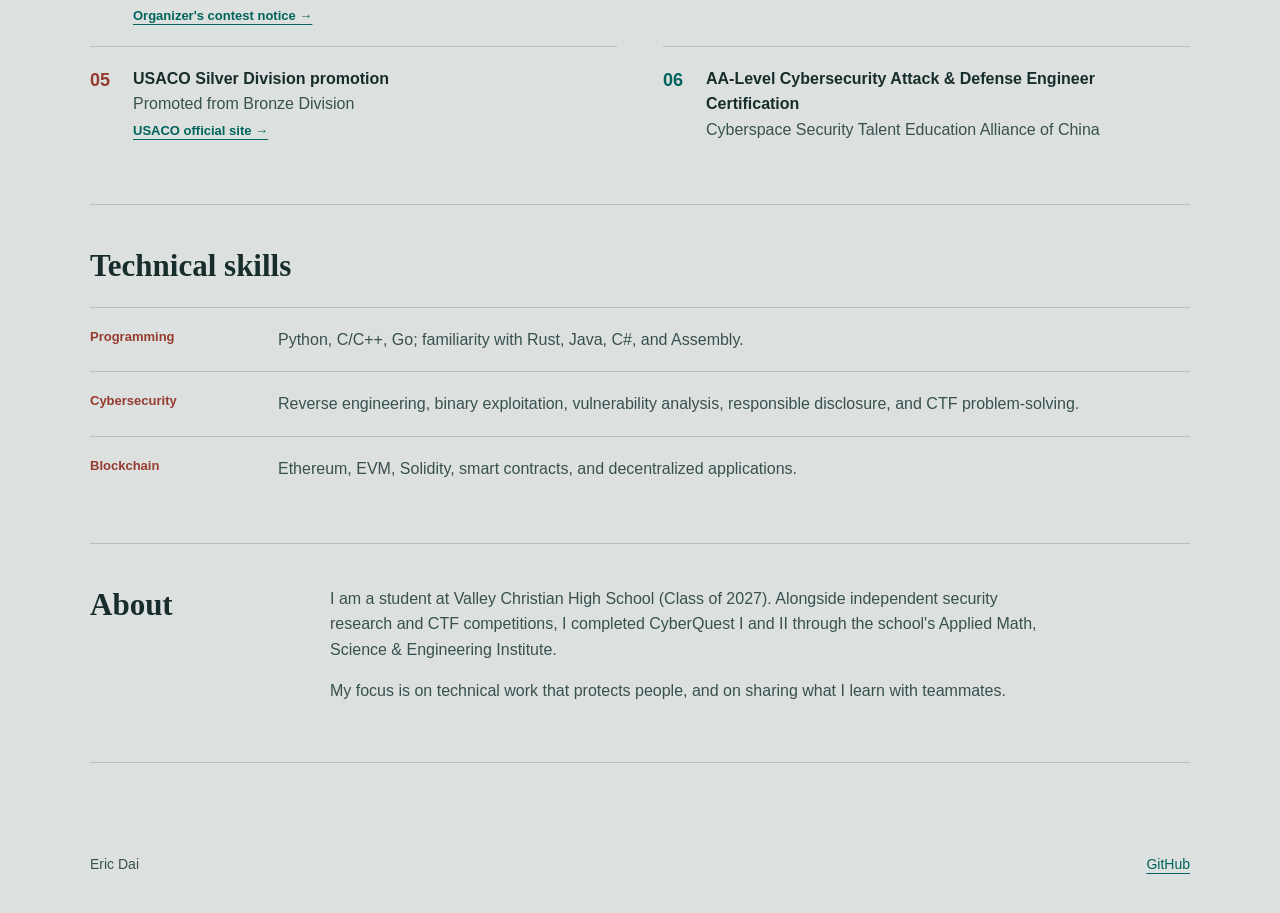
==== commit ca4cc258: "Apply finalized public cybersecurity research wording" ====
--- a/index.html
+++ b/index.html
@@ -47,7 +47,7 @@
         <div class="work-index"><strong aria-hidden="true">01</strong><span>Independent research</span></div>
         <div>
           <h3>Independent Cybersecurity Research</h3>
-          <p>Investigated application logic and access-control issues, documented a mobile-app finding, and reported it privately. The finding was recorded by the China National Vulnerability Database (CNVD). Product identifiers, reproduction steps, and affected-user data remain offline.</p>
+          <p>Investigated application logic and access-control issues, documented a mobile-app finding, and submitted it privately for responsible remediation review. Product identifiers, reproduction steps, and affected-user data remain offline.</p>
         </div>
       </article>
       <article class="work-item work-item--team">
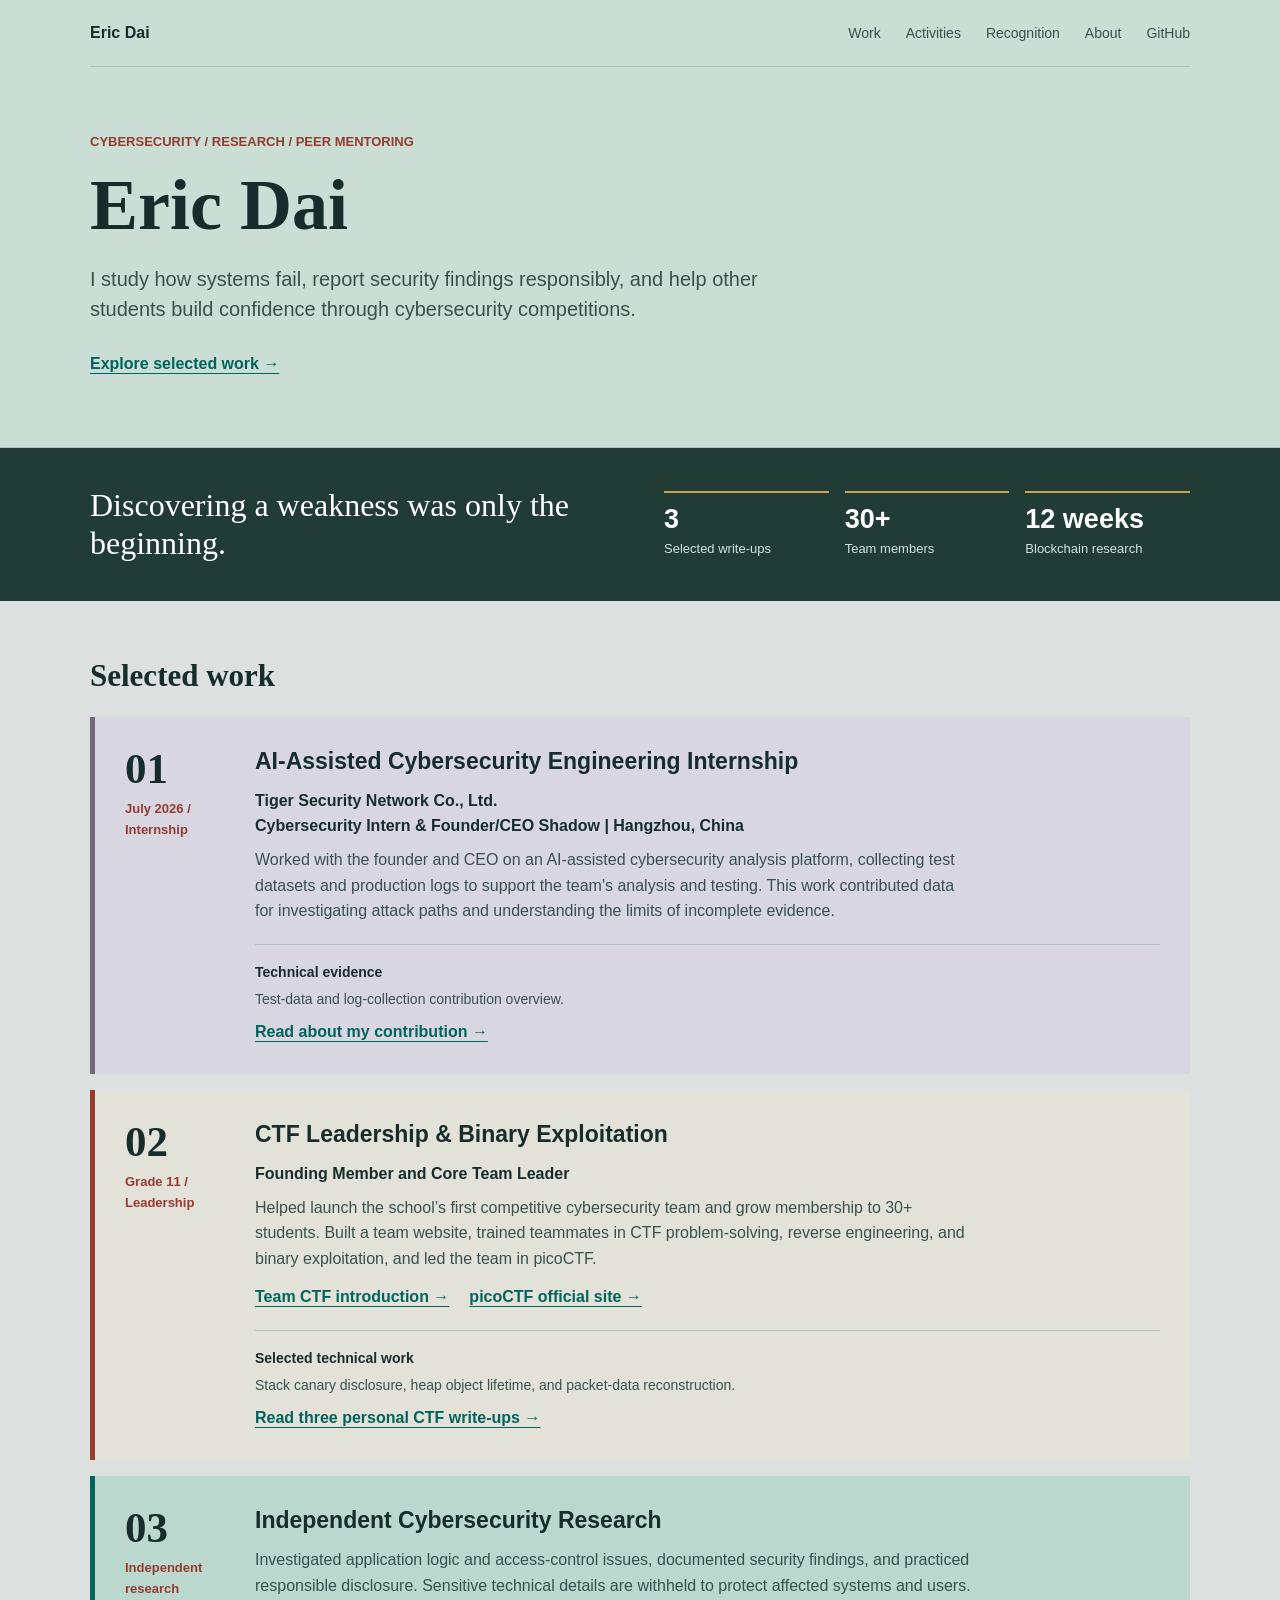
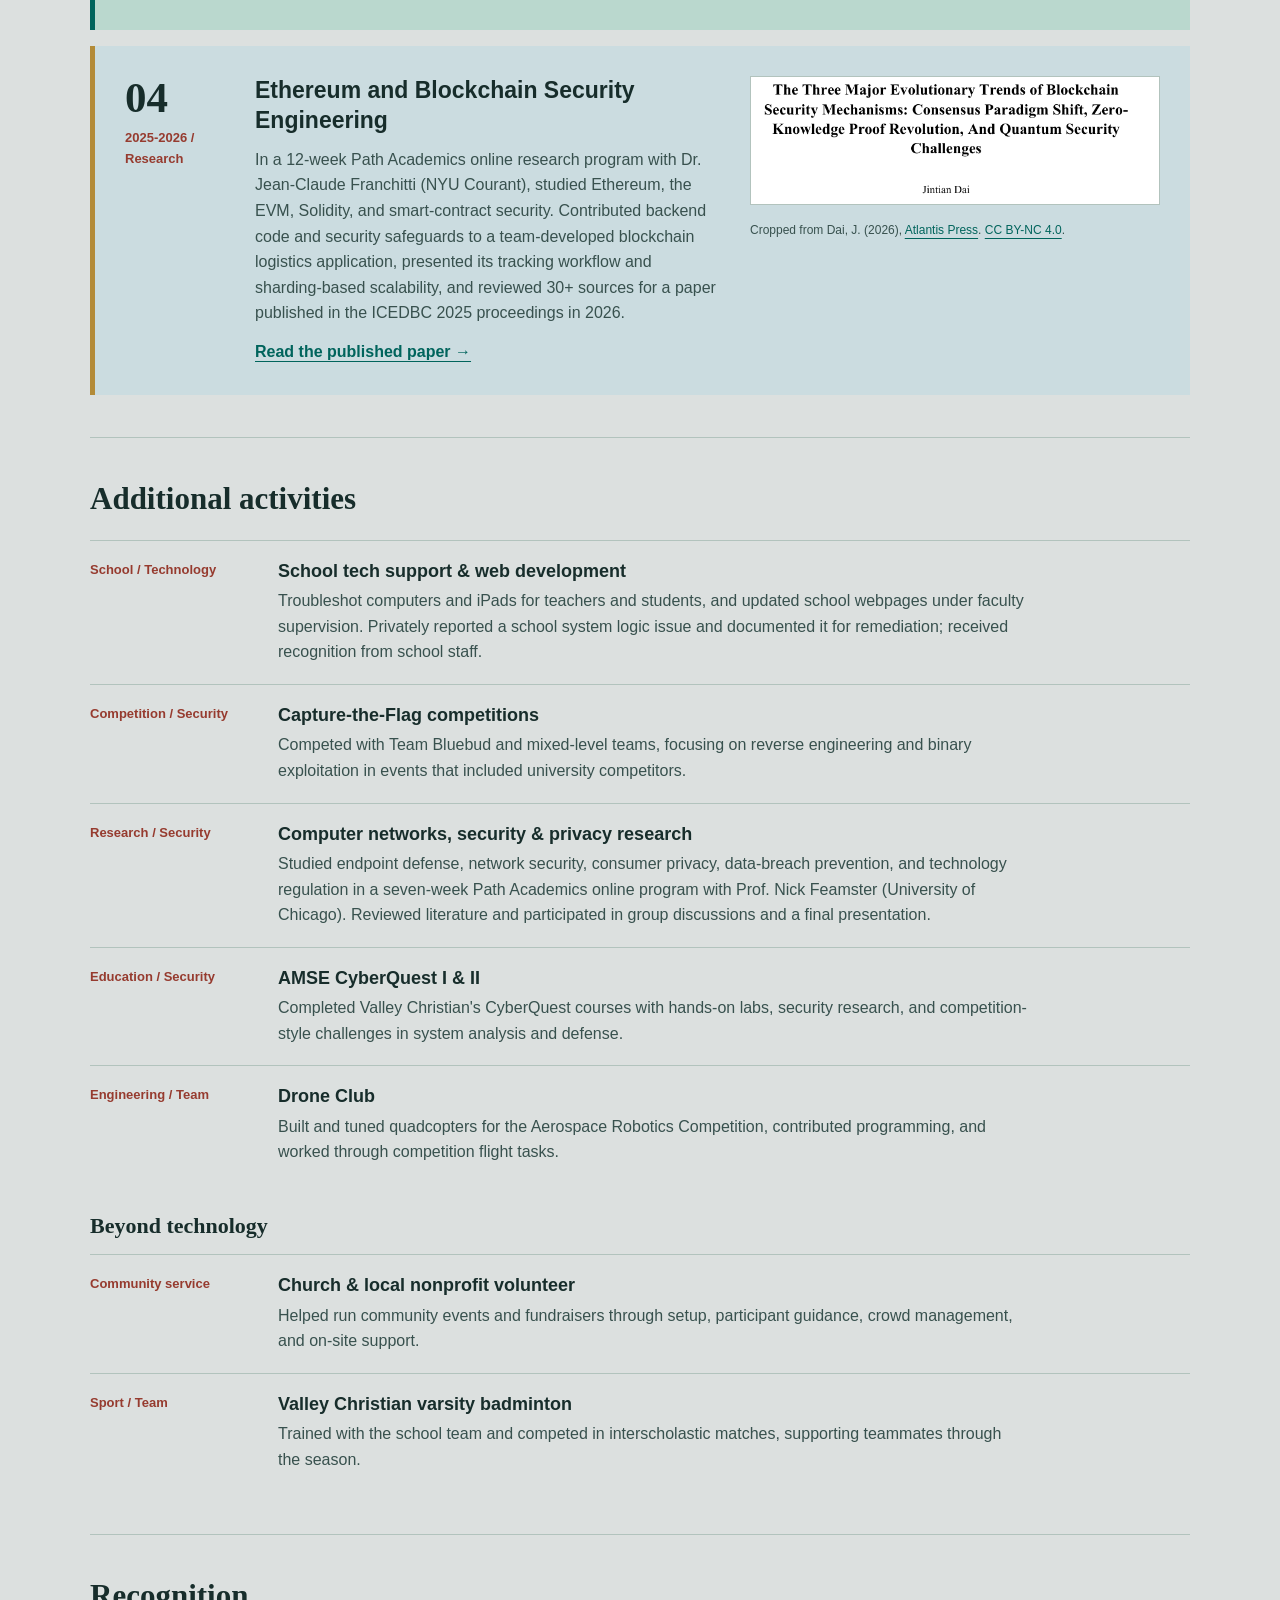
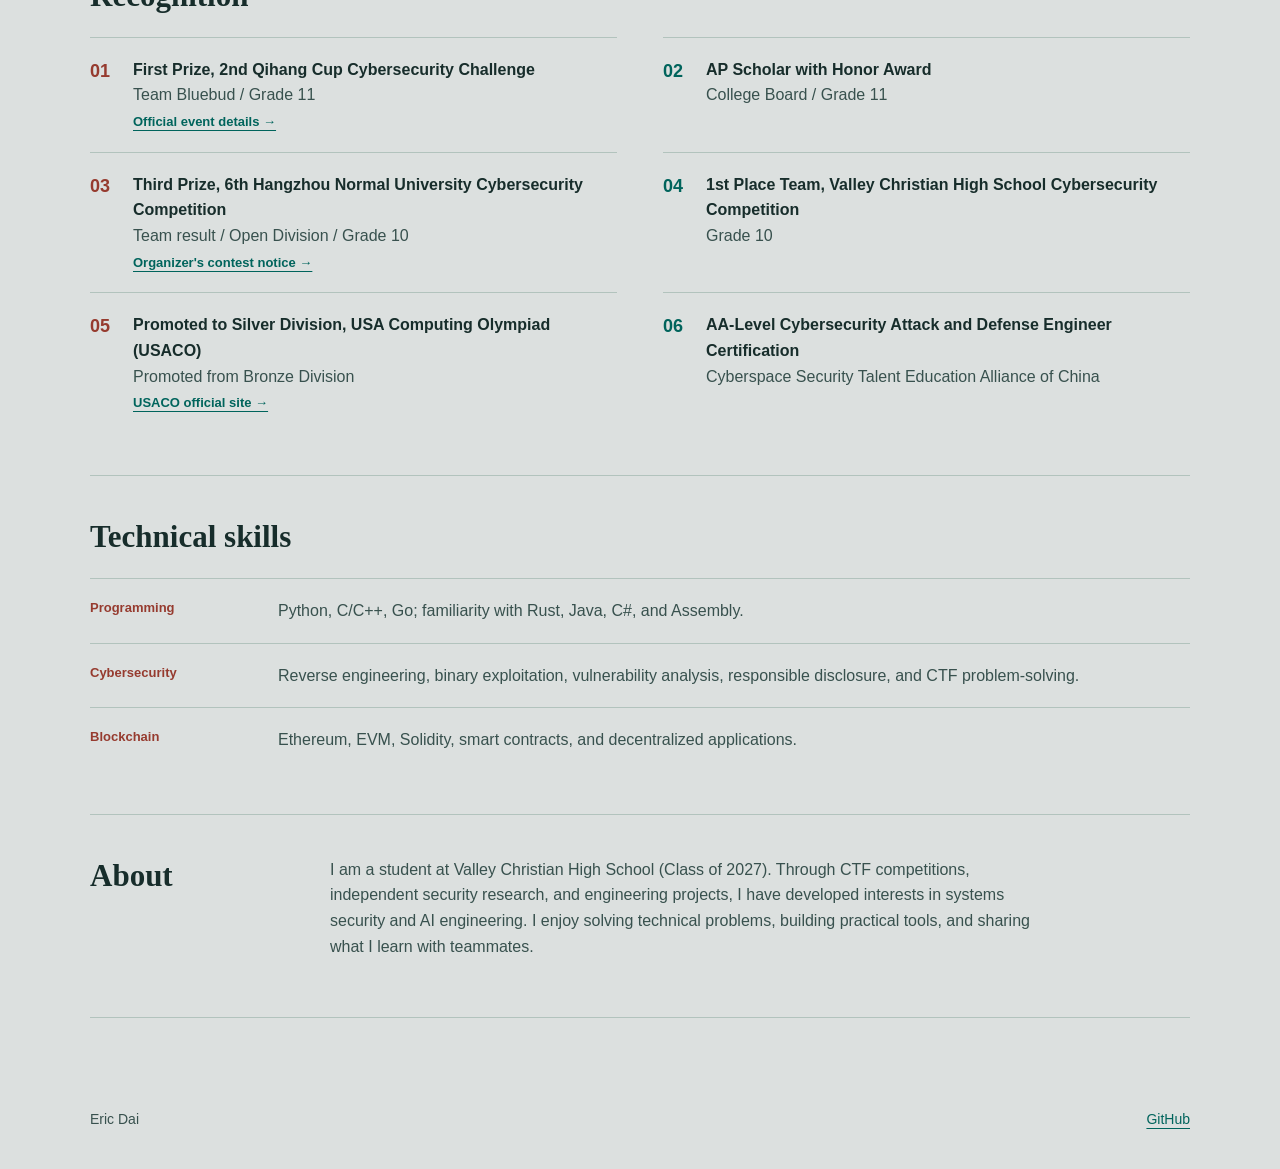
==== commit 5e3eae73: "Add selected CTF analyses and clarify internship contributions" ====
--- a/index.html
+++ b/index.html
@@ -33,9 +33,9 @@
     <div class="wrap mission-layout">
       <blockquote>Discovering a weakness was only the beginning.</blockquote>
       <dl>
-        <div><dt>Research</dt><dd>Privacy-focused reporting</dd></div>
+        <div><dt>3</dt><dd>Selected write-ups</dd></div>
         <div><dt>30+</dt><dd>Team members</dd></div>
-        <div><dt>2026</dt><dd>Paper published</dd></div>
+        <div><dt>12 weeks</dt><dd>Blockchain research</dd></div>
       </dl>
     </div>
   </aside>
@@ -43,32 +43,42 @@
   <main class="wrap">
     <section id="work" aria-labelledby="work-heading">
       <h2 id="work-heading">Selected work</h2>
-      <article class="work-item work-item--feature">
-        <div class="work-index"><strong aria-hidden="true">01</strong><span>Independent research</span></div>
+      <article id="internship" class="work-item work-item--internship">
+        <div class="work-index"><strong aria-hidden="true">01</strong><span>July 2026 / Internship</span></div>
         <div>
-          <h3>Independent Cybersecurity Research</h3>
-          <p>Investigated application logic and access-control issues, documented a mobile-app finding, and submitted it privately for responsible remediation review. Product identifiers, reproduction steps, and affected-user data remain offline.</p>
+          <h3>AI-Assisted Cybersecurity Engineering Internship</h3>
+          <p class="work-role">Tiger Security Network Co., Ltd.<br>Cybersecurity Intern &amp; Founder/CEO Shadow | Hangzhou, China</p>
+          <p>Worked with the founder and CEO on an AI-assisted cybersecurity analysis platform, collecting test datasets and production logs to support the team&#x27;s analysis and testing. This work contributed data for investigating attack paths and understanding the limits of incomplete evidence.</p>
+          <div class="technical-evidence"><h4>Technical evidence</h4><p>Test-data and log-collection contribution overview.</p><a href="writeups/ai-security-internship.html">Read about my contribution &rarr;</a></div>
         </div>
       </article>
-      <article class="work-item work-item--team">
+      <article id="ctf" class="work-item work-item--team">
         <div class="work-index"><strong aria-hidden="true">02</strong><span>Grade 11 / Leadership</span></div>
         <div>
-          <h3>Valley Christian Competitive Cybersecurity Team</h3>
+          <h3>CTF Leadership &amp; Binary Exploitation</h3>
           <p class="work-role">Founding Member and Core Team Leader</p>
-          <p>Helped launch the school's first competitive cybersecurity team and grow it to 30+ students; built a website introducing the team and its activities. Trained teammates in CTF problem-solving, reverse engineering, and binary exploitation, mentored beginners, and led the team in picoCTF.</p>
+          <p>Helped launch the school’s first competitive cybersecurity team and grow membership to 30+ students. Built a team website, trained teammates in CTF problem-solving, reverse engineering, and binary exploitation, and led the team in picoCTF.</p>
           <div class="work-links">
             <a href="https://vcs.ctfd.io/INTRO" rel="noopener noreferrer">Team CTF introduction &rarr;</a>
             <a href="https://www.picoctf.org/" rel="noopener noreferrer">picoCTF official site &rarr;</a>
           </div>
+          <div class="technical-evidence"><h4>Selected technical work</h4><p>Stack canary disclosure, heap object lifetime, and packet-data reconstruction.</p><a href="writeups/ctf-selected.html">Read three personal CTF write-ups &rarr;</a></div>
         </div>
       </article>
-      <article class="work-item work-item--research">
-        <div class="work-index"><strong aria-hidden="true">03</strong><span>2025-2026 / Research</span></div>
+      <article id="independent-research" class="work-item work-item--feature">
+        <div class="work-index"><strong aria-hidden="true">03</strong><span>Independent research</span></div>
+        <div>
+          <h3>Independent Cybersecurity Research</h3>
+          <p>Investigated application logic and access-control issues, documented security findings, and practiced responsible disclosure. Sensitive technical details are withheld to protect affected systems and users.</p>
+        </div>
+      </article>
+      <article id="blockchain" class="work-item work-item--research">
+        <div class="work-index"><strong aria-hidden="true">04</strong><span>2025-2026 / Research</span></div>
         <div>
           <div class="research-layout">
             <div>
-              <h3>Blockchain security research</h3>
-              <p>In a seven-week Path Academics online seminar with Dr. Jean-Claude Franchitti (NYU Courant), studied Ethereum, the EVM, Solidity, and smart-contract security. Contributed backend code and security safeguards to a blockchain logistics app, presenting its tracking workflow and sharding-based scalability. Reviewed 30+ sources and authored a peer-reviewed paper published in the ICEDBC 2025 proceedings in 2026.</p>
+              <h3>Ethereum and Blockchain Security Engineering</h3>
+              <p>In a 12-week Path Academics online research program with Dr. Jean-Claude Franchitti (NYU Courant), studied Ethereum, the EVM, Solidity, and smart-contract security. Contributed backend code and security safeguards to a team-developed blockchain logistics application, presented its tracking workflow and sharding-based scalability, and reviewed 30+ sources for a paper published in the ICEDBC 2025 proceedings in 2026.</p>
               <a href="https://www.atlantis-press.com/proceedings/icedbc-25/126021786" rel="noopener noreferrer">Read the published paper &rarr;</a>
             </div>
             <figure class="paper-preview">
@@ -76,14 +86,6 @@
               <figcaption>Cropped from Dai, J. (2026), <a href="https://www.atlantis-press.com/proceedings/icedbc-25/126021786" rel="noopener noreferrer">Atlantis Press</a>. <a href="https://creativecommons.org/licenses/by-nc/4.0/" rel="noopener noreferrer">CC BY-NC 4.0</a>.</figcaption>
             </figure>
           </div>
-        </div>
-      </article>
-      <article class="work-item work-item--internship">
-        <div class="work-index"><strong aria-hidden="true">04</strong><span>July 2026 / Internship</span></div>
-        <div>
-          <h3>INTERNSHIP EXPERIENCE</h3>
-          <p class="work-role">Tiger Security Network Co., Ltd.<br>Cybersecurity Intern &amp; Founder/CEO Shadow | Hangzhou, China</p>
-          <p>Working under the founder and CEO, refined the user interface and developed security-analysis modules for an AI-assisted platform. Tested attack-path reconstruction with simulated attack data and evaluated how reliably the system handled incomplete information.</p>
         </div>
       </article>
     </section>
@@ -151,10 +153,10 @@
       <ol class="honors">
         <li><span class="honor-index" aria-hidden="true">01</span><div><strong>First Prize, 2nd Qihang Cup Cybersecurity Challenge</strong><span>Team Bluebud / Grade 11</span><a href="https://cstc.cncstea.cn/eventActivites/activeDetail?id=37" rel="noopener noreferrer">Official event details &rarr;</a></div></li>
         <li><span class="honor-index" aria-hidden="true">02</span><div><strong>AP Scholar with Honor Award</strong><span>College Board / Grade 11</span></div></li>
-        <li><span class="honor-index" aria-hidden="true">03</span><div><strong>Third Prize, 6th Hangzhou Normal University Cybersecurity Competition</strong><span>Open division / Grade 10</span><a href="https://jwc.hznu.edu.cn/c/2025-03-31/3067531.shtml" rel="noopener noreferrer">Organizer's contest notice &rarr;</a></div></li>
+        <li><span class="honor-index" aria-hidden="true">03</span><div><strong>Third Prize, 6th Hangzhou Normal University Cybersecurity Competition</strong><span>Team result / Open Division / Grade 10</span><a href="https://jwc.hznu.edu.cn/c/2025-03-31/3067531.shtml" rel="noopener noreferrer">Organizer's contest notice &rarr;</a></div></li>
         <li><span class="honor-index" aria-hidden="true">04</span><div><strong>1st Place Team, Valley Christian High School Cybersecurity Competition</strong><span>Grade 10</span></div></li>
-        <li><span class="honor-index" aria-hidden="true">05</span><div><strong>USACO Silver Division promotion</strong><span>Promoted from Bronze Division</span><a href="https://usaco.org/index.php?page=contests" rel="noopener noreferrer">USACO official site &rarr;</a></div></li>
-        <li><span class="honor-index" aria-hidden="true">06</span><div><strong>AA-Level Cybersecurity Attack &amp; Defense Engineer Certification</strong><span>Cyberspace Security Talent Education Alliance of China</span></div></li>
+        <li><span class="honor-index" aria-hidden="true">05</span><div><strong>Promoted to Silver Division, USA Computing Olympiad (USACO)</strong><span>Promoted from Bronze Division</span><a href="https://usaco.org/index.php?page=contests" rel="noopener noreferrer">USACO official site &rarr;</a></div></li>
+        <li><span class="honor-index" aria-hidden="true">06</span><div><strong>AA-Level Cybersecurity Attack and Defense Engineer Certification</strong><span>Cyberspace Security Talent Education Alliance of China</span></div></li>
       </ol>
     </section>
 
@@ -170,8 +172,7 @@
     <section id="about" class="about-grid" aria-labelledby="about-heading">
       <h2 id="about-heading">About</h2>
       <div class="about">
-        <p>I am a student at Valley Christian High School (Class of 2027). Alongside independent security research and CTF competitions, I completed CyberQuest I and II through the school's Applied Math, Science &amp; Engineering Institute.</p>
-        <p>My focus is on technical work that protects people, and on sharing what I learn with teammates.</p>
+        <p>I am a student at Valley Christian High School (Class of 2027). Through CTF competitions, independent security research, and engineering projects, I have developed interests in systems security and AI engineering. I enjoy solving technical problems, building practical tools, and sharing what I learn with teammates.</p>
       </div>
     </section>
   </main>
--- a/styles.css
+++ b/styles.css
@@ -69,6 +69,19 @@
 .work-item .work-role { margin-bottom: 8px; color: var(--ink); font-weight: 700; }
 .work-item a { display: inline-block; margin-top: 13px; font-weight: 700; }
 .work-links { display: flex; flex-wrap: wrap; column-gap: 20px; }
+.technical-evidence { margin-top: 20px; padding-top: 16px; border-top: 1px solid var(--line); }
+.technical-evidence h4 { margin: 0 0 5px; font-size: 14px; }
+.technical-evidence p { font-size: 14px; }
+.technical-evidence a { margin-top: 8px; }
+.evidence-main { max-width: 900px; }
+.evidence-nav { padding-block: 28px 16px; }
+.evidence-nav a { font-weight: 700; text-decoration: underline; }
+.evidence-context { color: var(--muted); font-size: 14px; margin-block: 12px 24px; }
+.evidence-section { scroll-margin-top: 24px; }
+.evidence-section h3 { margin: 24px 0 8px; font-size: 19px; }
+.evidence-section p { color: var(--muted); }
+.evidence-section a { font-weight: 700; }
+.evidence-main > p:last-child { margin-top: 24px; }
 .research-layout { display: grid; grid-template-columns: minmax(0, 1fr) minmax(260px, 410px); gap: 30px; align-items: start; }
 .paper-preview { margin: 0; }
 .paper-preview a { margin: 0; }
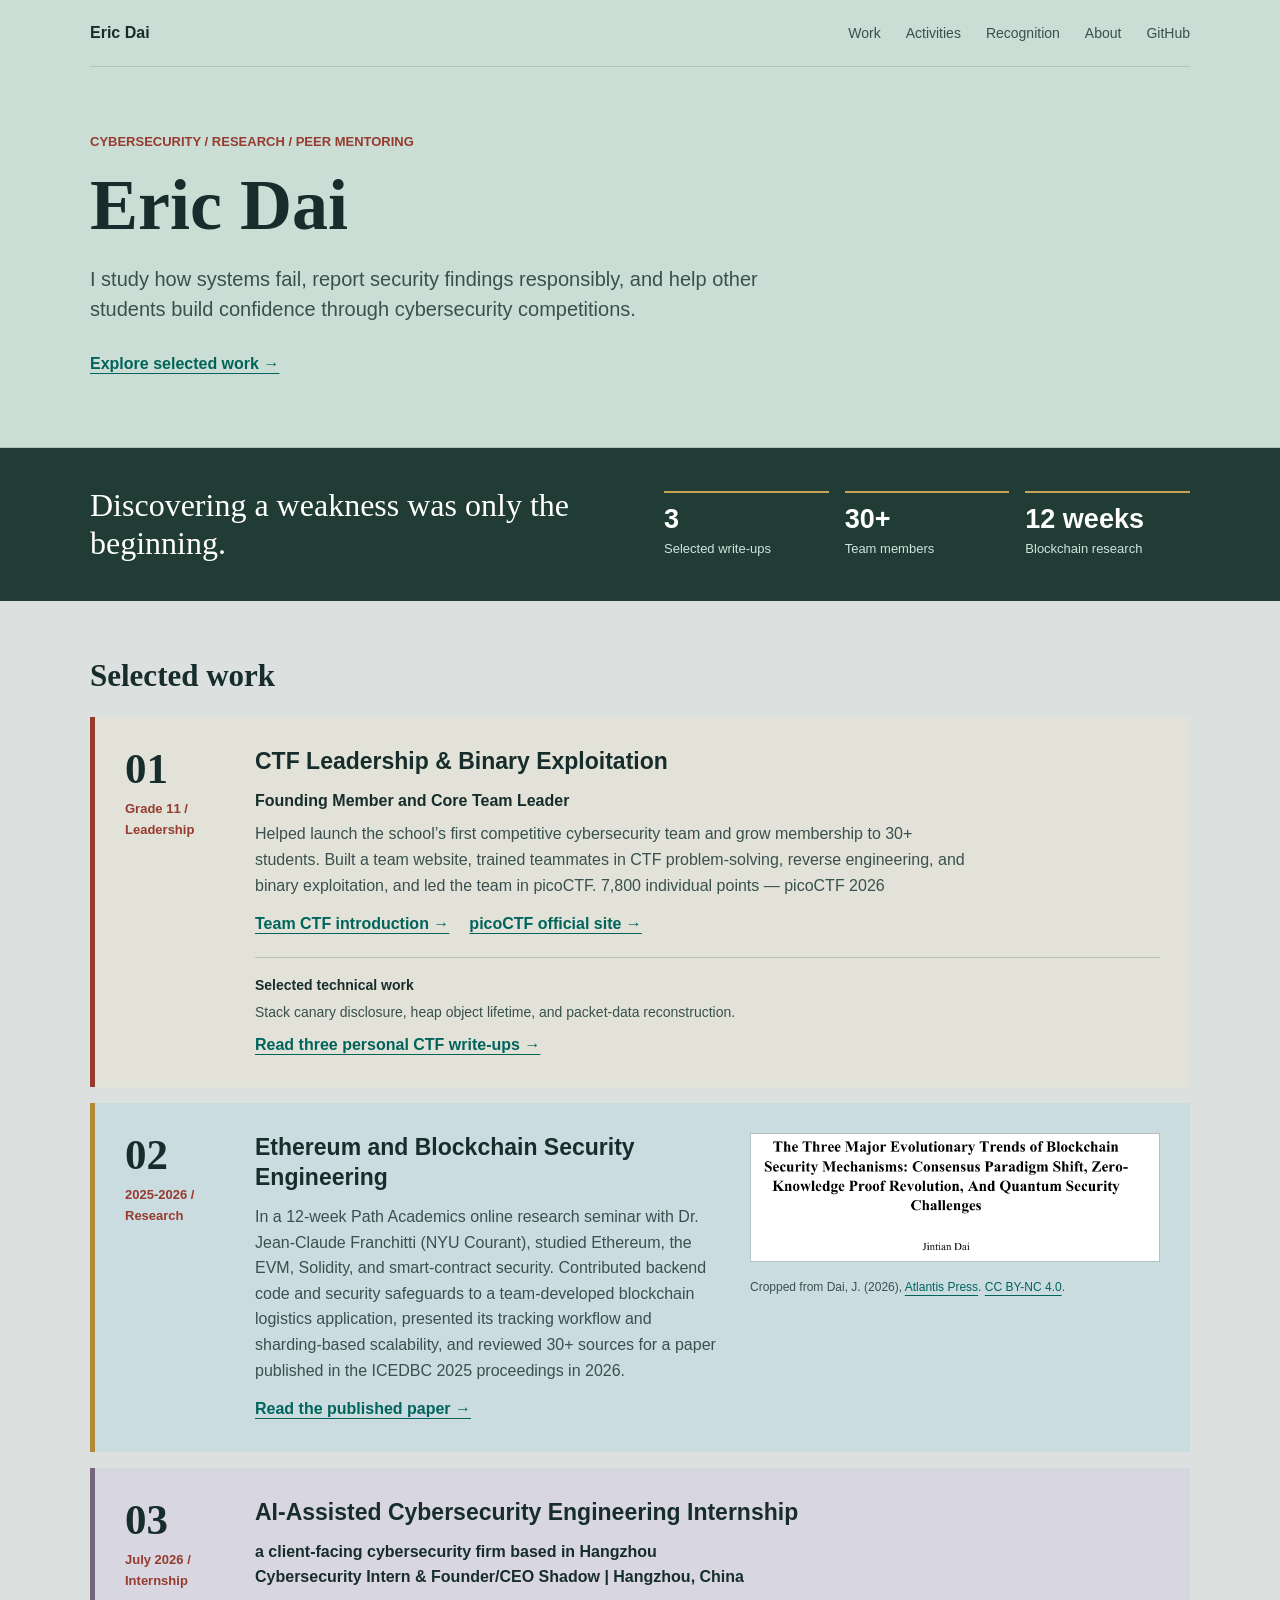
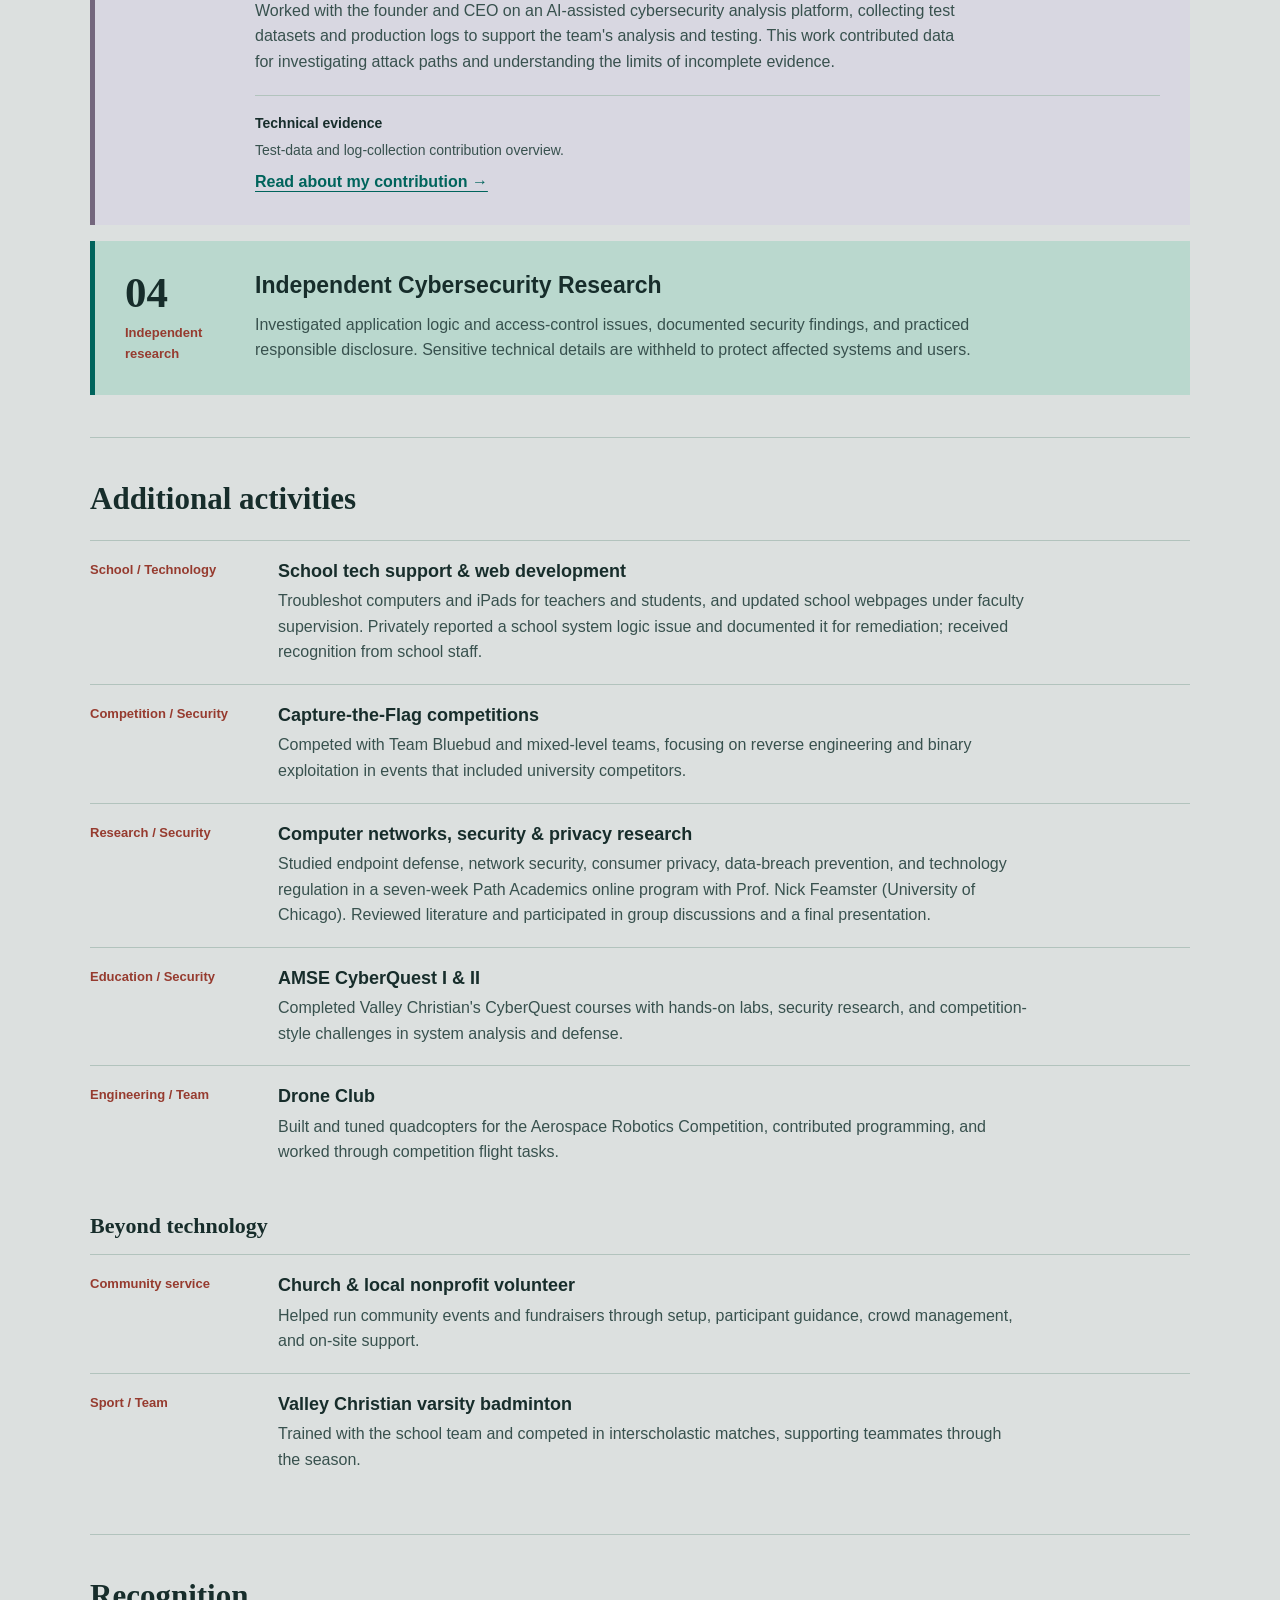
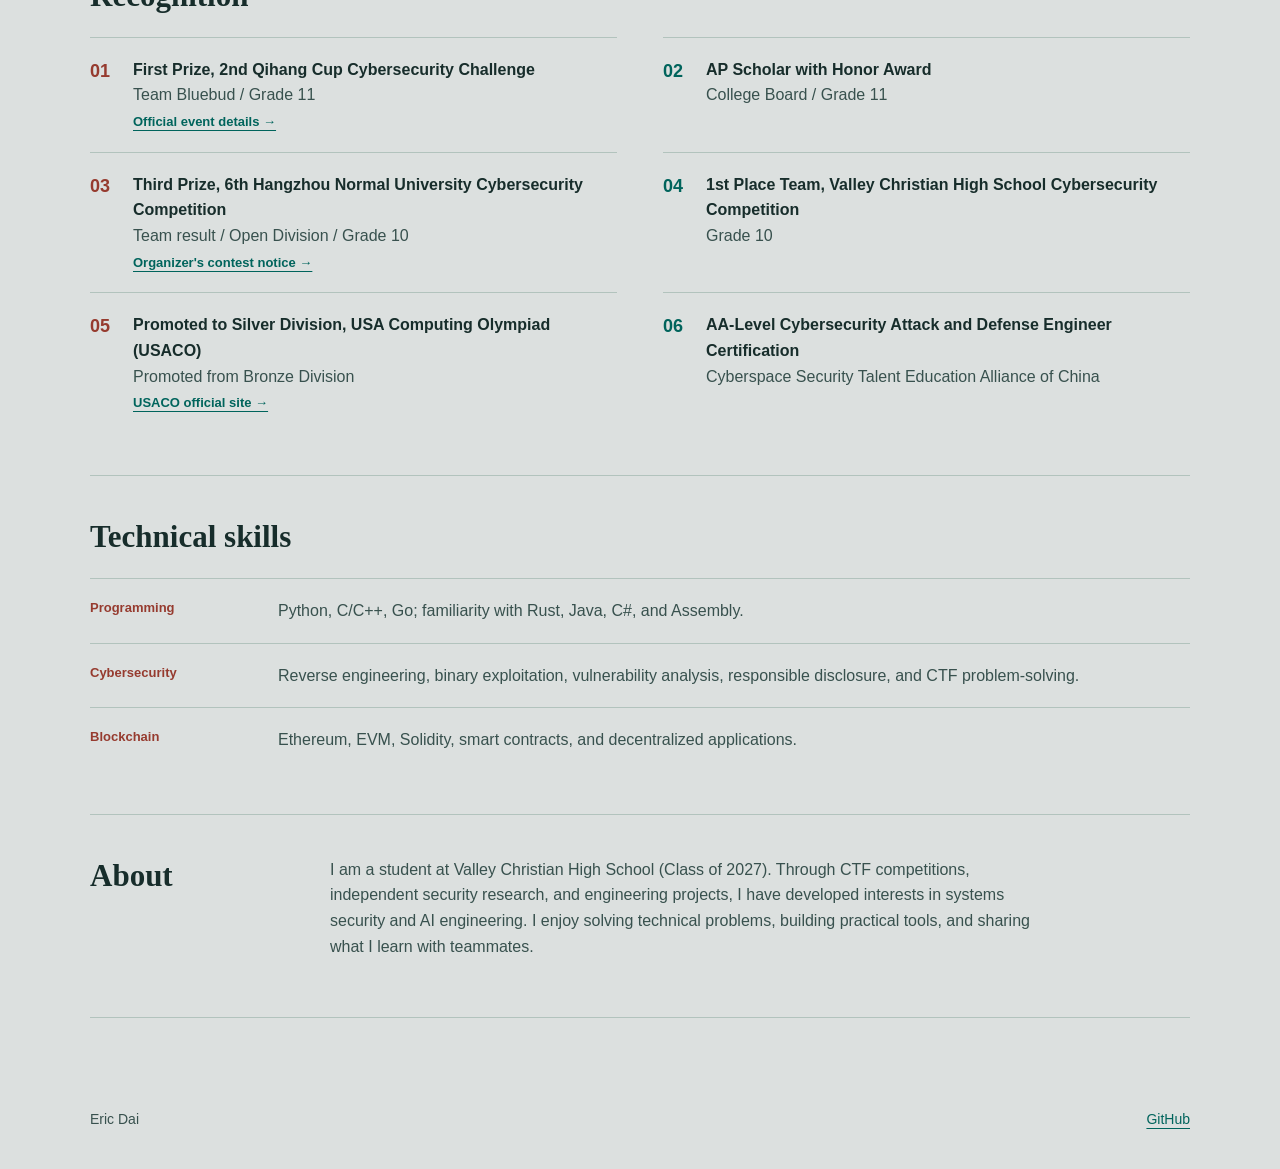
==== commit f98a3dbc: "Apply final portfolio wording and project order" ====
--- a/index.html
+++ b/index.html
@@ -43,21 +43,12 @@
   <main class="wrap">
     <section id="work" aria-labelledby="work-heading">
       <h2 id="work-heading">Selected work</h2>
-      <article id="internship" class="work-item work-item--internship">
-        <div class="work-index"><strong aria-hidden="true">01</strong><span>July 2026 / Internship</span></div>
-        <div>
-          <h3>AI-Assisted Cybersecurity Engineering Internship</h3>
-          <p class="work-role">Tiger Security Network Co., Ltd.<br>Cybersecurity Intern &amp; Founder/CEO Shadow | Hangzhou, China</p>
-          <p>Worked with the founder and CEO on an AI-assisted cybersecurity analysis platform, collecting test datasets and production logs to support the team&#x27;s analysis and testing. This work contributed data for investigating attack paths and understanding the limits of incomplete evidence.</p>
-          <div class="technical-evidence"><h4>Technical evidence</h4><p>Test-data and log-collection contribution overview.</p><a href="writeups/ai-security-internship.html">Read about my contribution &rarr;</a></div>
-        </div>
-      </article>
       <article id="ctf" class="work-item work-item--team">
-        <div class="work-index"><strong aria-hidden="true">02</strong><span>Grade 11 / Leadership</span></div>
+        <div class="work-index"><strong aria-hidden="true">01</strong><span>Grade 11 / Leadership</span></div>
         <div>
           <h3>CTF Leadership &amp; Binary Exploitation</h3>
           <p class="work-role">Founding Member and Core Team Leader</p>
-          <p>Helped launch the school’s first competitive cybersecurity team and grow membership to 30+ students. Built a team website, trained teammates in CTF problem-solving, reverse engineering, and binary exploitation, and led the team in picoCTF.</p>
+          <p>Helped launch the school’s first competitive cybersecurity team and grow membership to 30+ students. Built a team website, trained teammates in CTF problem-solving, reverse engineering, and binary exploitation, and led the team in picoCTF. 7,800 individual points — picoCTF 2026</p>
           <div class="work-links">
             <a href="https://vcs.ctfd.io/INTRO" rel="noopener noreferrer">Team CTF introduction &rarr;</a>
             <a href="https://www.picoctf.org/" rel="noopener noreferrer">picoCTF official site &rarr;</a>
@@ -65,20 +56,13 @@
           <div class="technical-evidence"><h4>Selected technical work</h4><p>Stack canary disclosure, heap object lifetime, and packet-data reconstruction.</p><a href="writeups/ctf-selected.html">Read three personal CTF write-ups &rarr;</a></div>
         </div>
       </article>
-      <article id="independent-research" class="work-item work-item--feature">
-        <div class="work-index"><strong aria-hidden="true">03</strong><span>Independent research</span></div>
-        <div>
-          <h3>Independent Cybersecurity Research</h3>
-          <p>Investigated application logic and access-control issues, documented security findings, and practiced responsible disclosure. Sensitive technical details are withheld to protect affected systems and users.</p>
-        </div>
-      </article>
       <article id="blockchain" class="work-item work-item--research">
-        <div class="work-index"><strong aria-hidden="true">04</strong><span>2025-2026 / Research</span></div>
+        <div class="work-index"><strong aria-hidden="true">02</strong><span>2025-2026 / Research</span></div>
         <div>
           <div class="research-layout">
             <div>
               <h3>Ethereum and Blockchain Security Engineering</h3>
-              <p>In a 12-week Path Academics online research program with Dr. Jean-Claude Franchitti (NYU Courant), studied Ethereum, the EVM, Solidity, and smart-contract security. Contributed backend code and security safeguards to a team-developed blockchain logistics application, presented its tracking workflow and sharding-based scalability, and reviewed 30+ sources for a paper published in the ICEDBC 2025 proceedings in 2026.</p>
+              <p>In a 12-week Path Academics online research seminar with Dr. Jean-Claude Franchitti (NYU Courant), studied Ethereum, the EVM, Solidity, and smart-contract security. Contributed backend code and security safeguards to a team-developed blockchain logistics application, presented its tracking workflow and sharding-based scalability, and reviewed 30+ sources for a paper published in the ICEDBC 2025 proceedings in 2026.</p>
               <a href="https://www.atlantis-press.com/proceedings/icedbc-25/126021786" rel="noopener noreferrer">Read the published paper &rarr;</a>
             </div>
             <figure class="paper-preview">
@@ -86,6 +70,22 @@
               <figcaption>Cropped from Dai, J. (2026), <a href="https://www.atlantis-press.com/proceedings/icedbc-25/126021786" rel="noopener noreferrer">Atlantis Press</a>. <a href="https://creativecommons.org/licenses/by-nc/4.0/" rel="noopener noreferrer">CC BY-NC 4.0</a>.</figcaption>
             </figure>
           </div>
+        </div>
+      </article>
+      <article id="internship" class="work-item work-item--internship">
+        <div class="work-index"><strong aria-hidden="true">03</strong><span>July 2026 / Internship</span></div>
+        <div>
+          <h3>AI-Assisted Cybersecurity Engineering Internship</h3>
+          <p class="work-role">a client‑facing cybersecurity firm based in Hangzhou<br>Cybersecurity Intern &amp; Founder/CEO Shadow | Hangzhou, China</p>
+          <p>Worked with the founder and CEO on an AI-assisted cybersecurity analysis platform, collecting test datasets and production logs to support the team&#x27;s analysis and testing. This work contributed data for investigating attack paths and understanding the limits of incomplete evidence.</p>
+          <div class="technical-evidence"><h4>Technical evidence</h4><p>Test-data and log-collection contribution overview.</p><a href="writeups/ai-security-internship.html">Read about my contribution &rarr;</a></div>
+        </div>
+      </article>
+      <article id="independent-research" class="work-item work-item--feature">
+        <div class="work-index"><strong aria-hidden="true">04</strong><span>Independent research</span></div>
+        <div>
+          <h3>Independent Cybersecurity Research</h3>
+          <p>Investigated application logic and access-control issues, documented security findings, and practiced responsible disclosure. Sensitive technical details are withheld to protect affected systems and users.</p>
         </div>
       </article>
     </section>
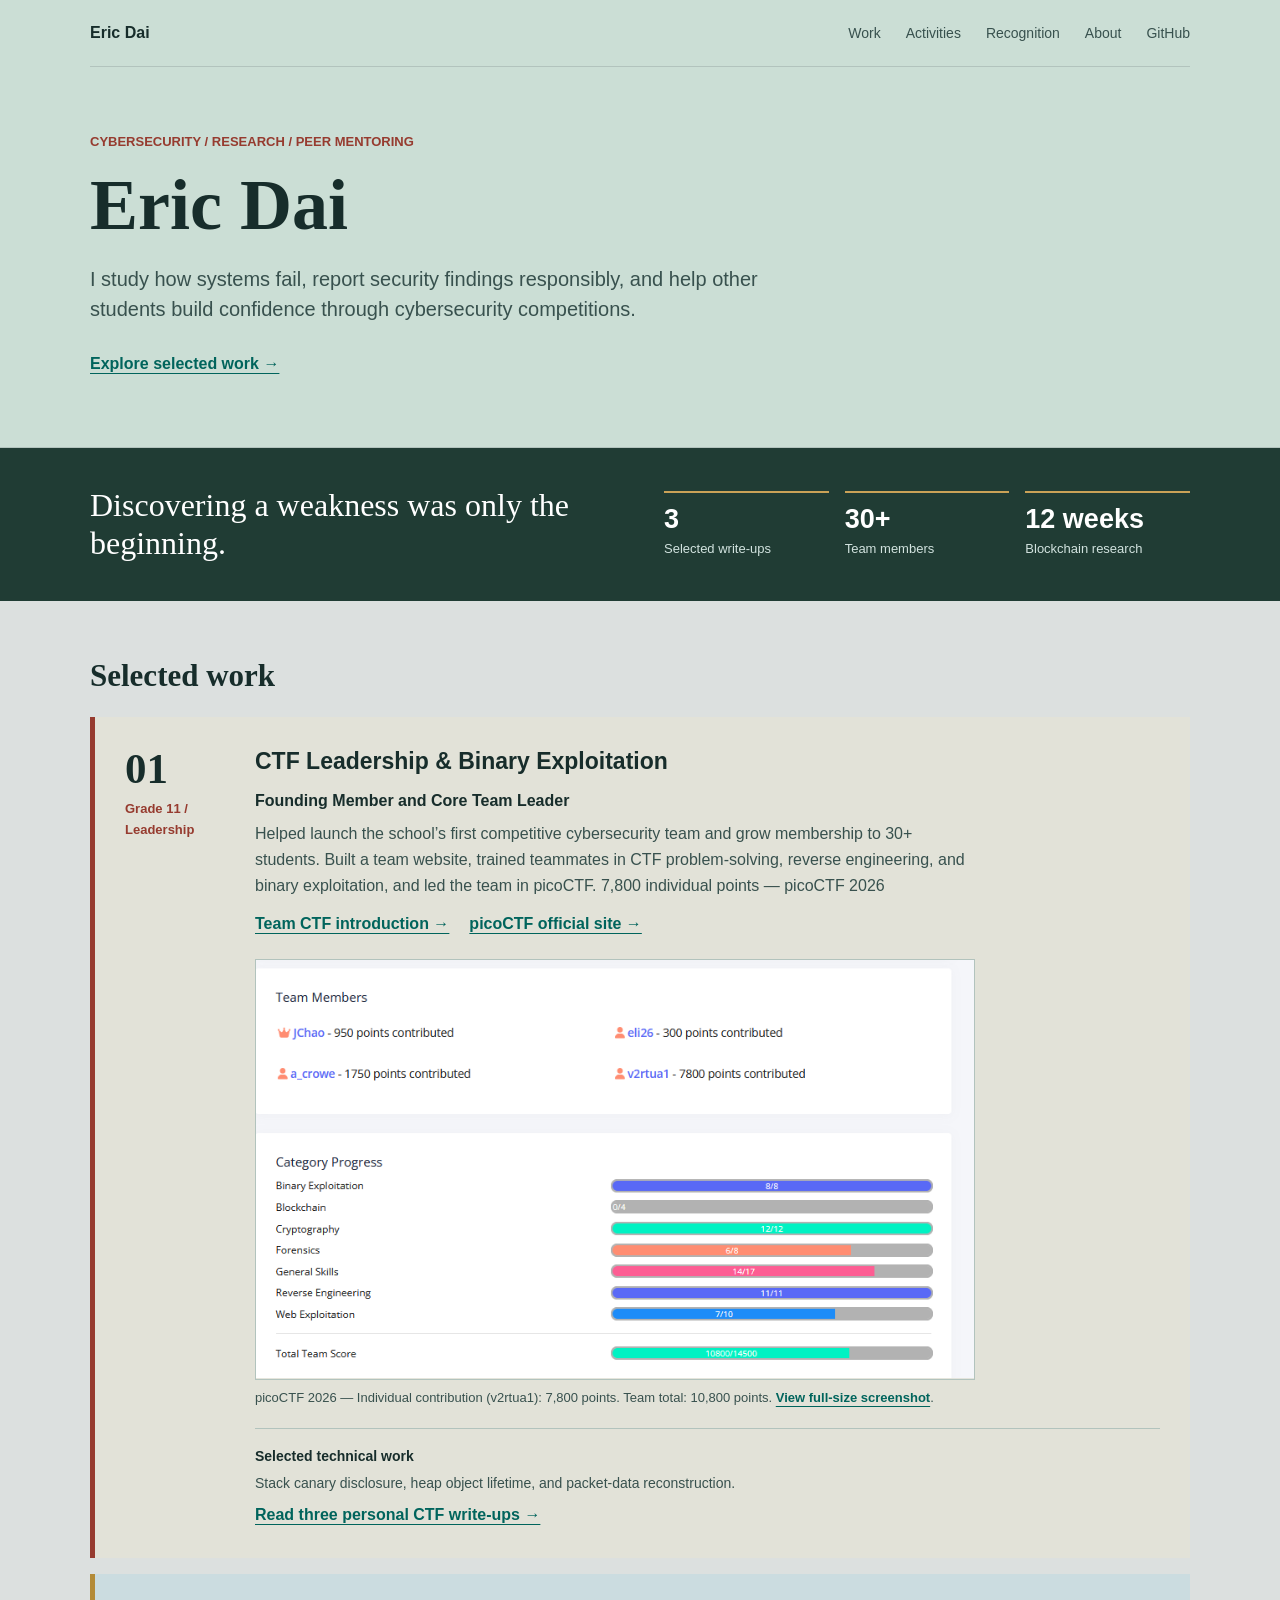
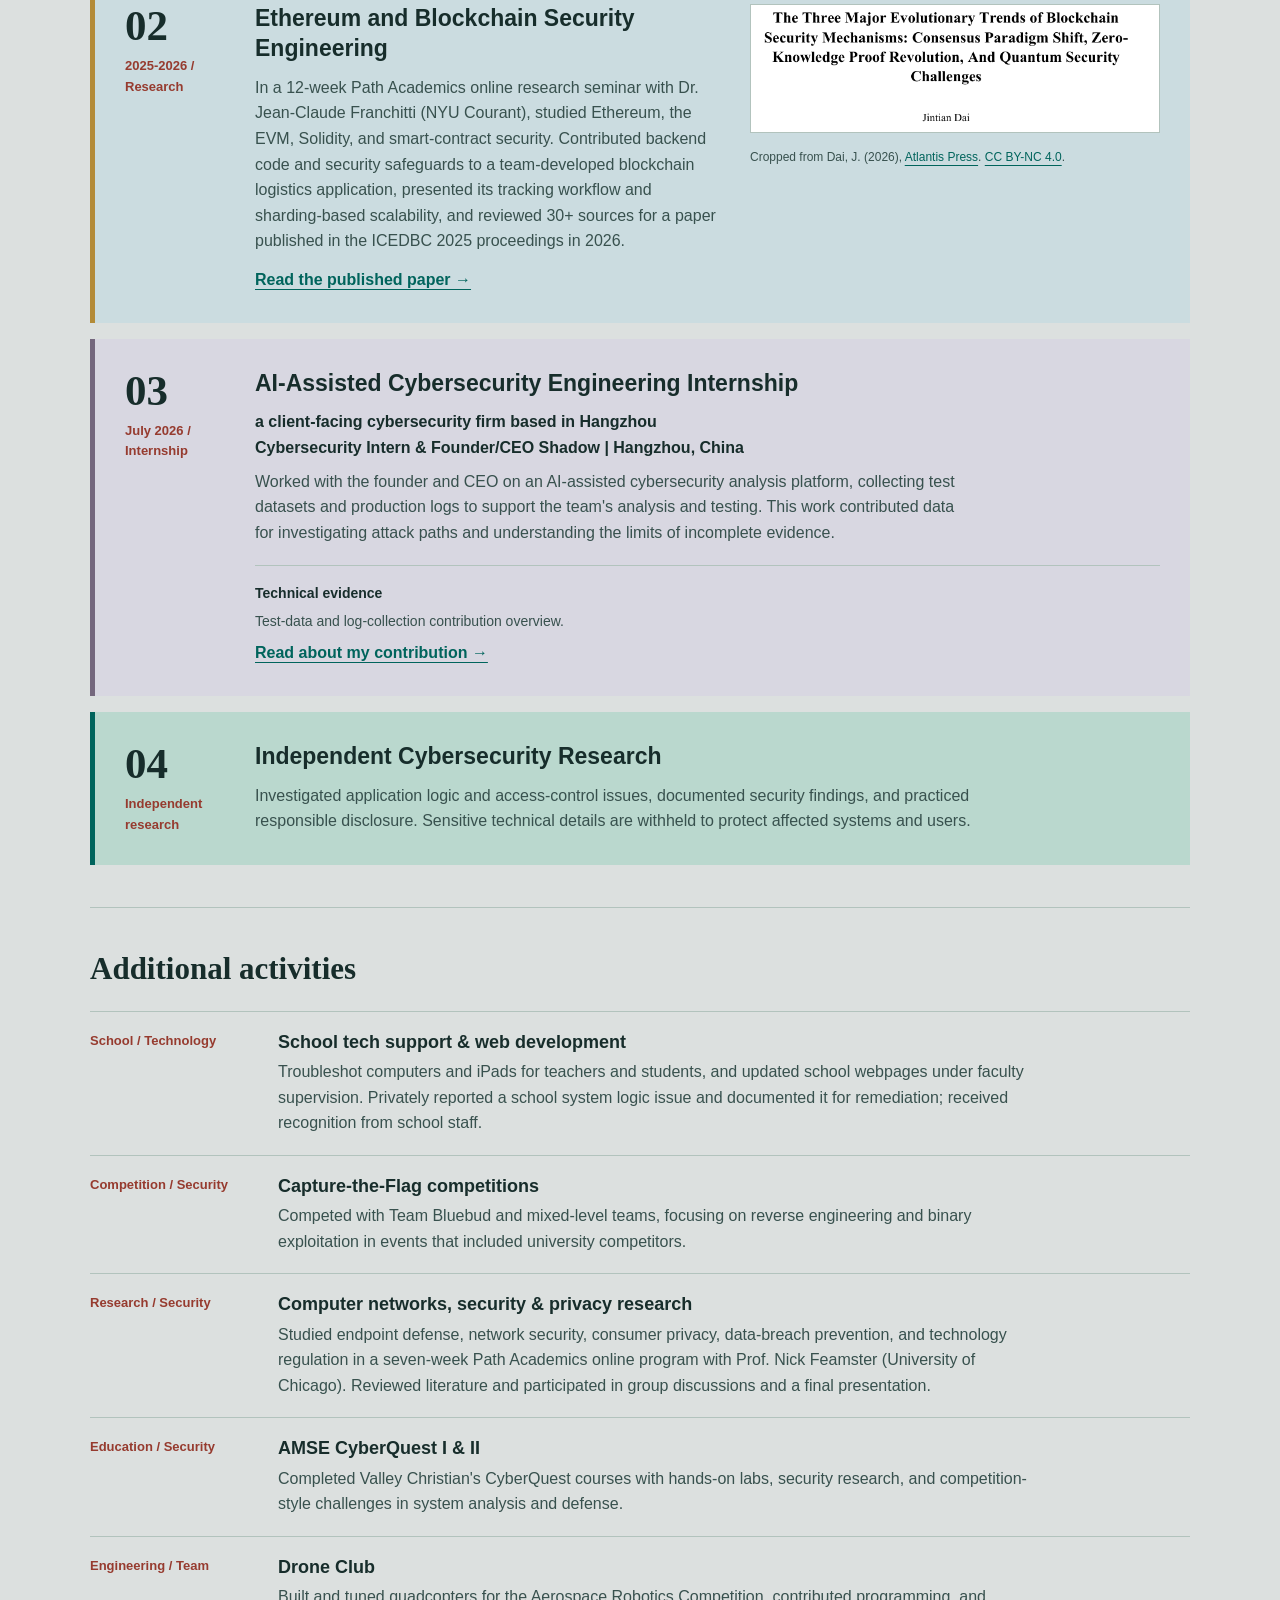
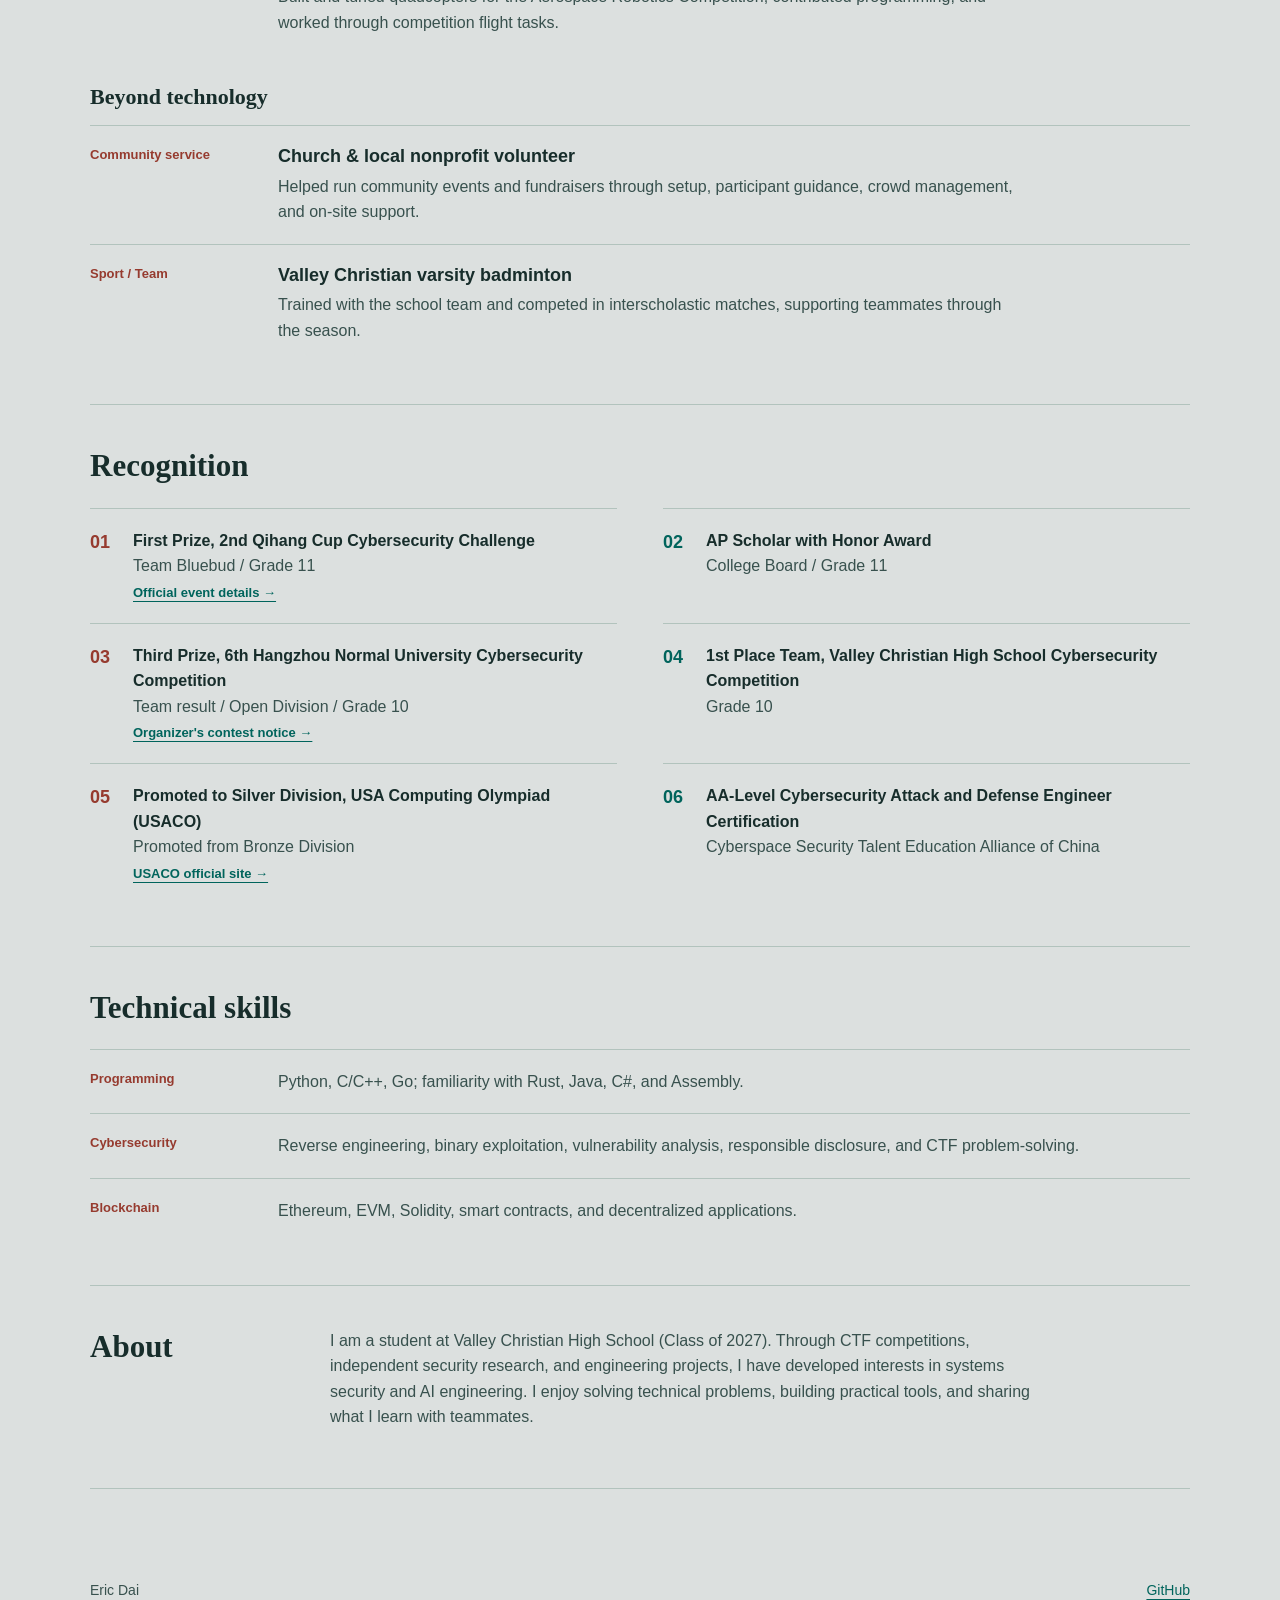
==== commit ac2f49a4: "Add picoCTF competition score screenshot" ====
--- a/index.html
+++ b/index.html
@@ -53,6 +53,10 @@
             <a href="https://vcs.ctfd.io/INTRO" rel="noopener noreferrer">Team CTF introduction &rarr;</a>
             <a href="https://www.picoctf.org/" rel="noopener noreferrer">picoCTF official site &rarr;</a>
           </div>
+          <figure class="competition-evidence">
+            <a href="assets/picoctf-2026-scoreboard.png" aria-label="View full-size picoCTF score screenshot"><img src="assets/picoctf-2026-scoreboard.png" width="858" height="501" loading="lazy" alt="Competition scoreboard showing v2rtua1 with 7,800 points contributed and a total team score of 10,800."></a>
+            <figcaption>picoCTF 2026 — Individual contribution (v2rtua1): 7,800 points. Team total: 10,800 points. <a href="assets/picoctf-2026-scoreboard.png">View full-size screenshot</a>.</figcaption>
+          </figure>
           <div class="technical-evidence"><h4>Selected technical work</h4><p>Stack canary disclosure, heap object lifetime, and packet-data reconstruction.</p><a href="writeups/ctf-selected.html">Read three personal CTF write-ups &rarr;</a></div>
         </div>
       </article>
--- a/styles.css
+++ b/styles.css
@@ -69,6 +69,11 @@
 .work-item .work-role { margin-bottom: 8px; color: var(--ink); font-weight: 700; }
 .work-item a { display: inline-block; margin-top: 13px; font-weight: 700; }
 .work-links { display: flex; flex-wrap: wrap; column-gap: 20px; }
+.competition-evidence { max-width: 720px; margin: 22px 0 0; }
+.competition-evidence > a { display: block; margin: 0; }
+.competition-evidence img { display: block; width: 100%; height: auto; border: 1px solid var(--line); }
+.competition-evidence figcaption { margin-top: 8px; color: var(--muted); font-size: 13px; line-height: 1.5; }
+.competition-evidence figcaption a { display: inline; margin: 0; }
 .technical-evidence { margin-top: 20px; padding-top: 16px; border-top: 1px solid var(--line); }
 .technical-evidence h4 { margin: 0 0 5px; font-size: 14px; }
 .technical-evidence p { font-size: 14px; }
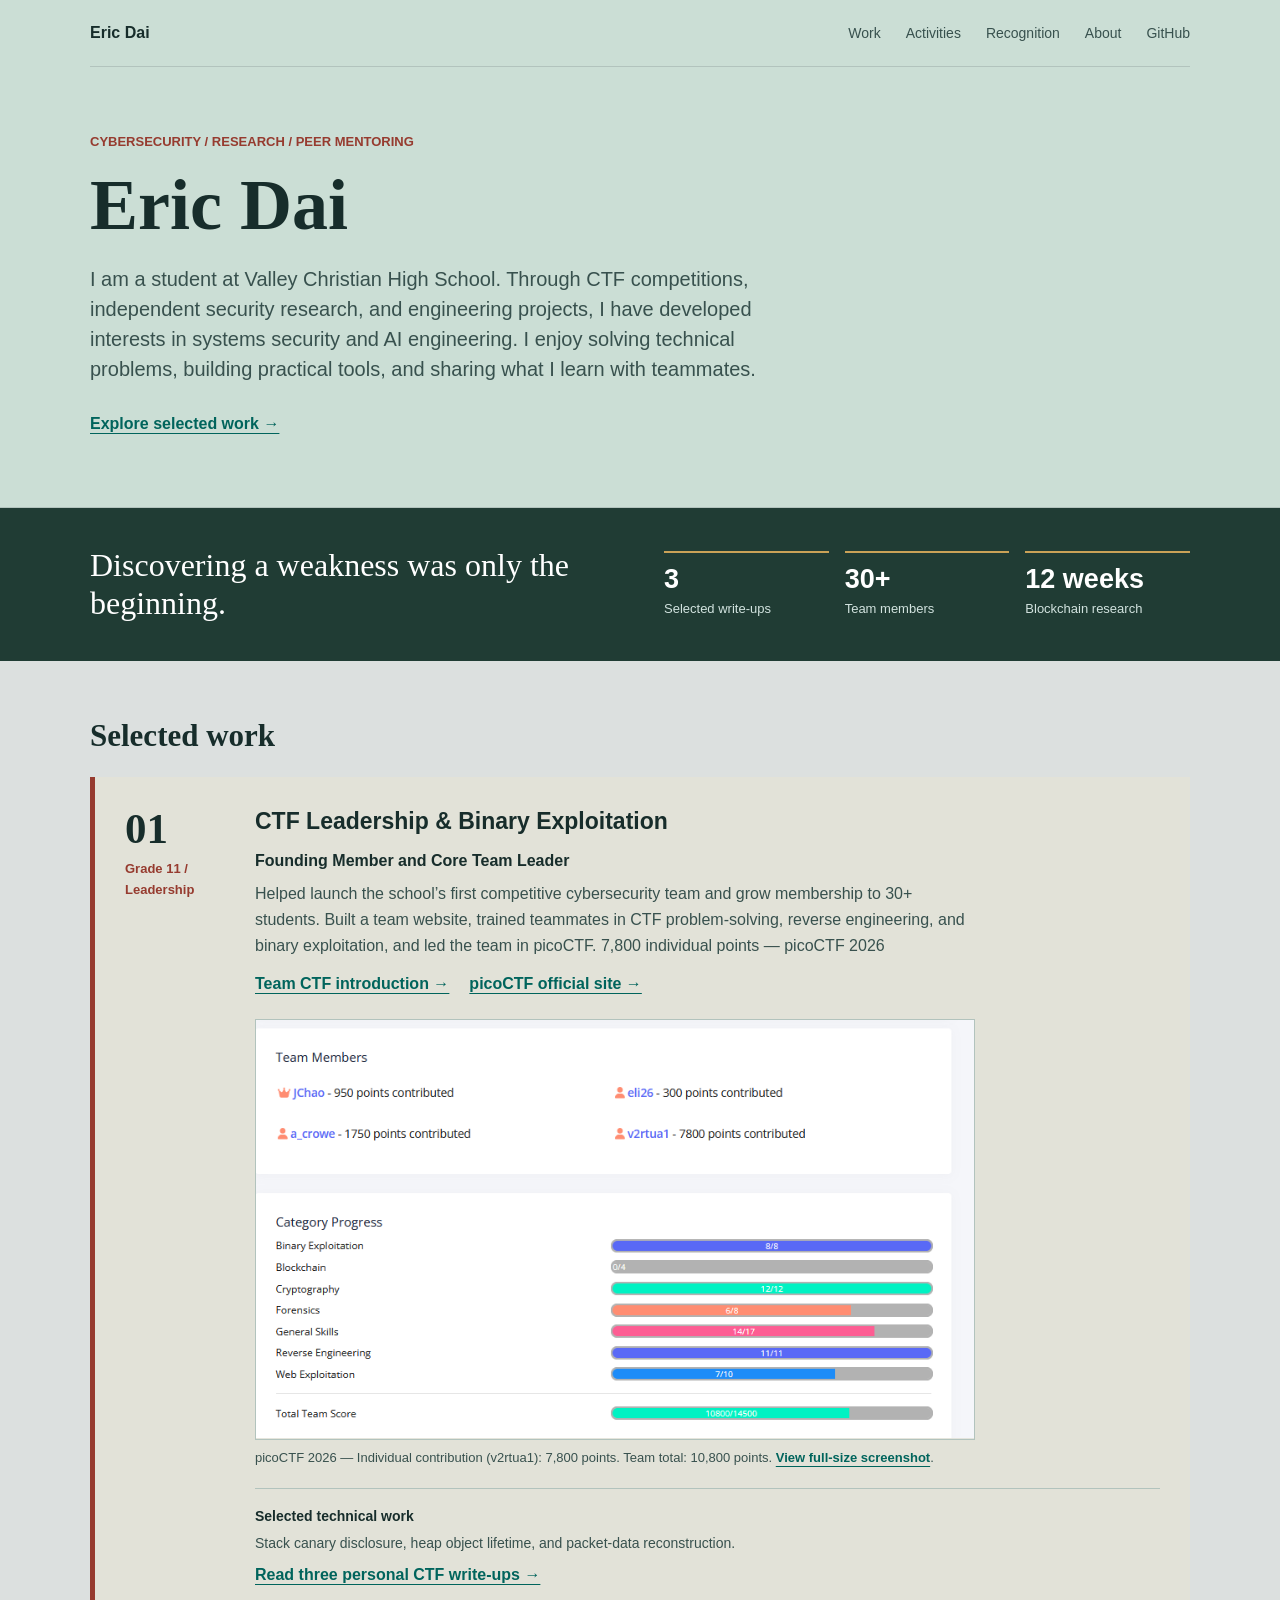
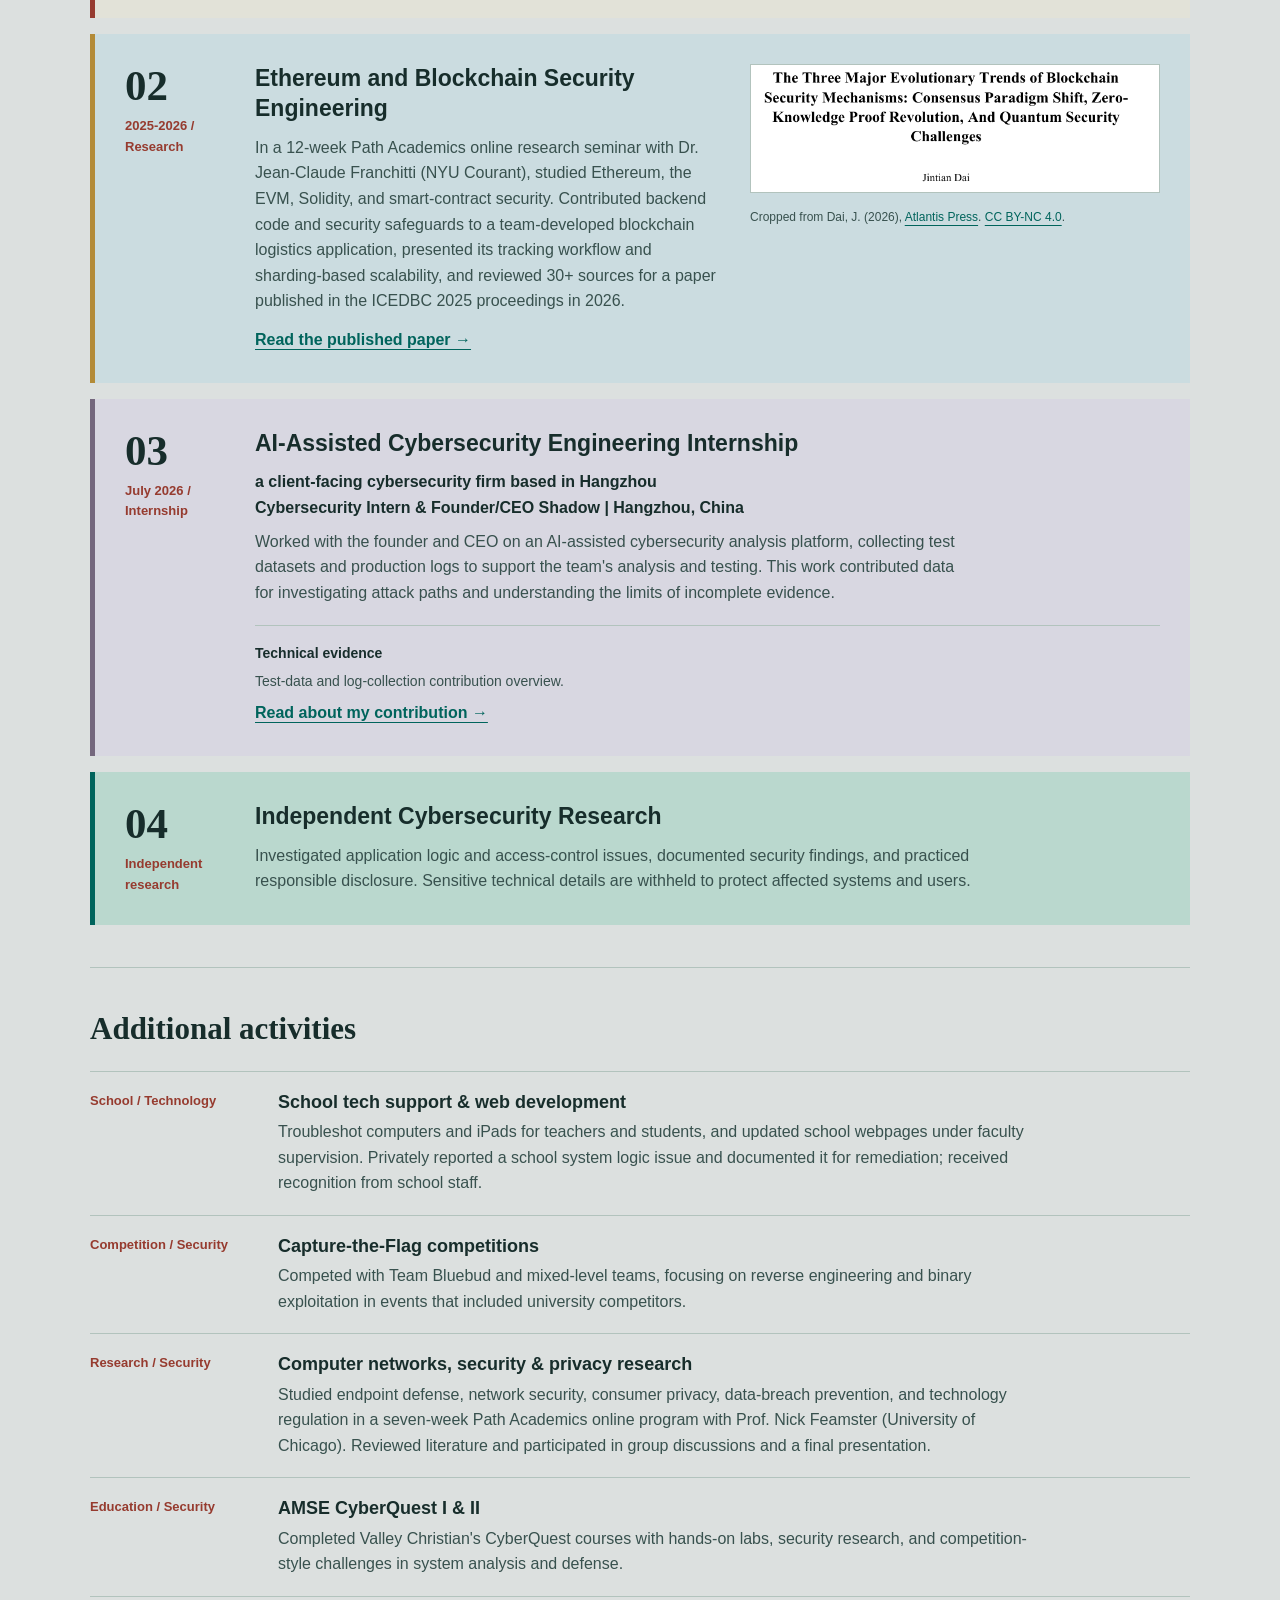
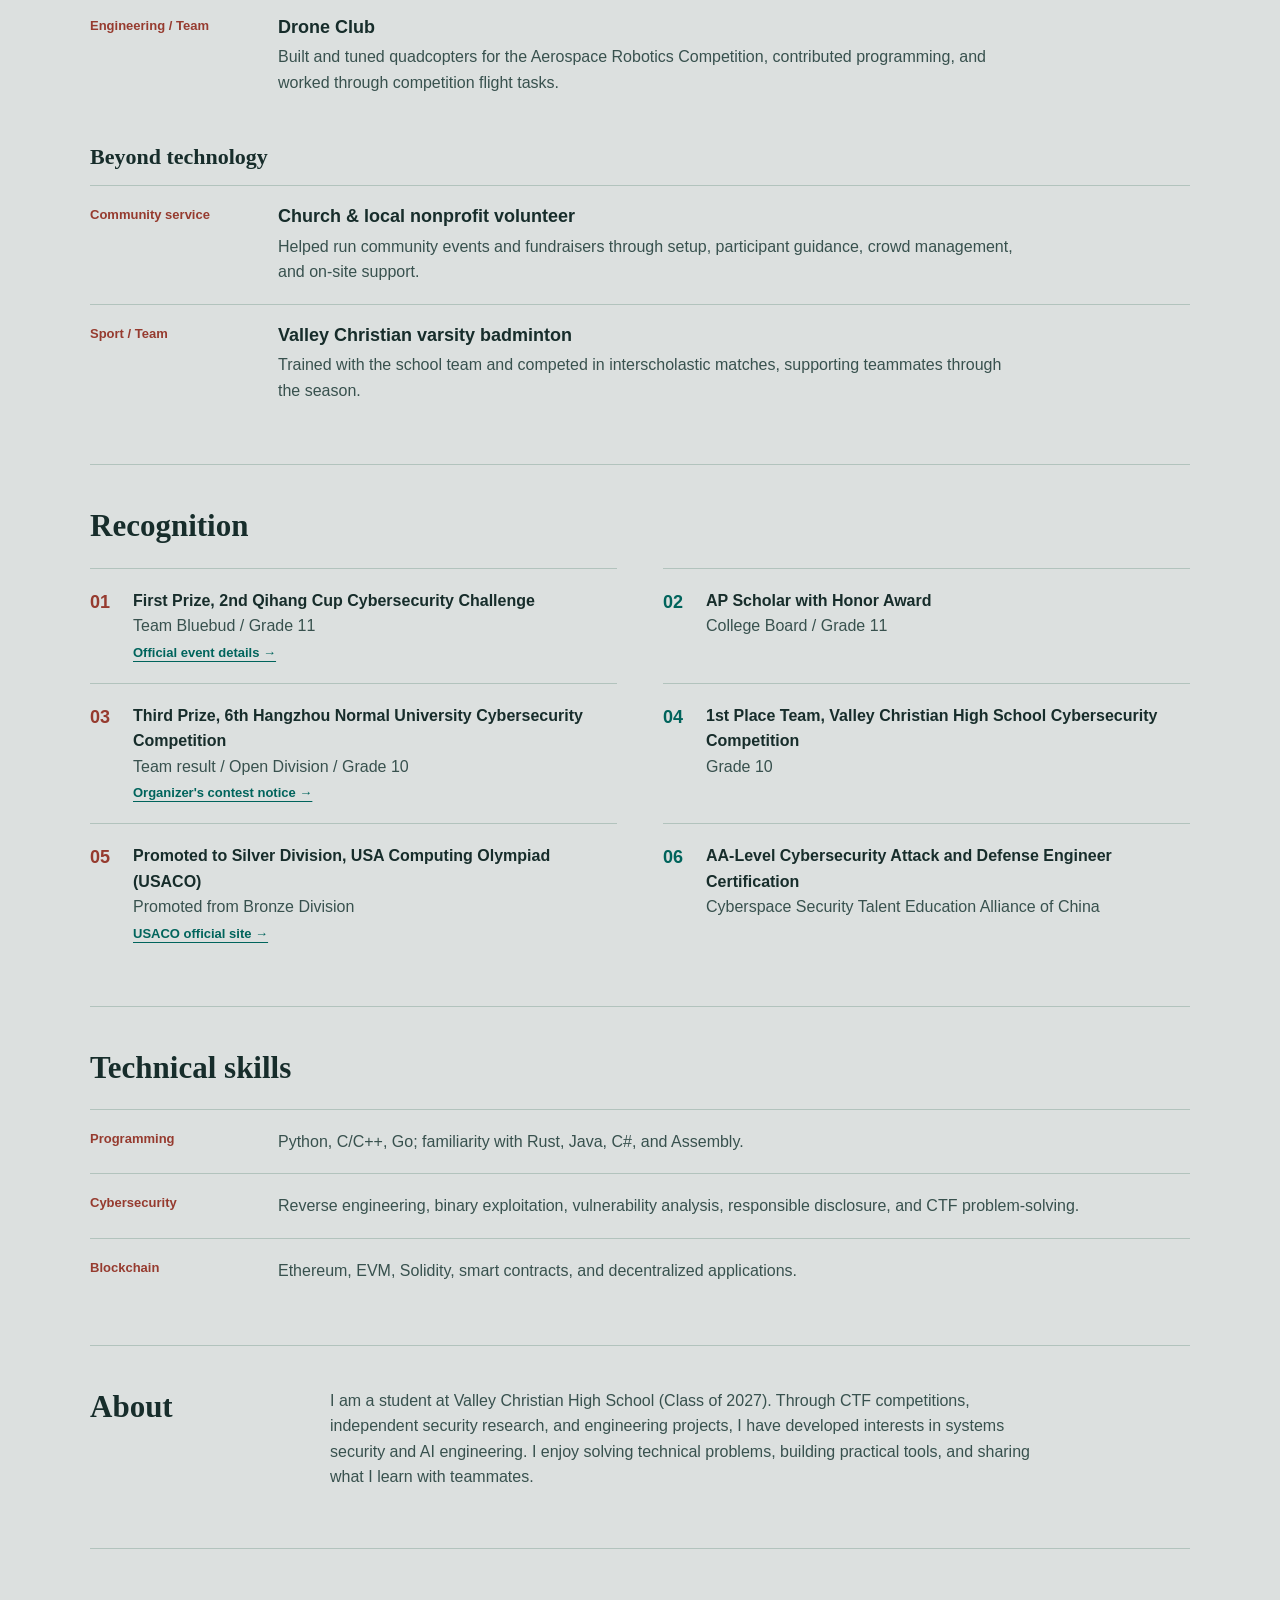
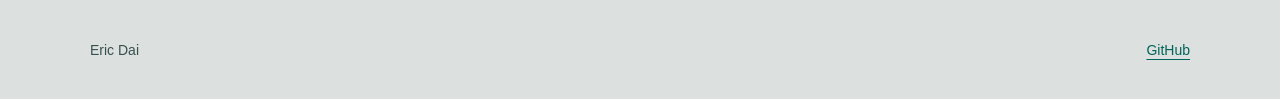
==== commit a5a70281: "Update portfolio hero introduction" ====
--- a/index.html
+++ b/index.html
@@ -23,7 +23,7 @@
       <div class="intro">
         <p class="kicker">Cybersecurity / Research / Peer mentoring</p>
         <h1>Eric Dai</h1>
-        <p class="lead">I study how systems fail, report security findings responsibly, and help other students build confidence through cybersecurity competitions.</p>
+        <p class="lead">I am a student at Valley Christian High School. Through CTF competitions, independent security research, and engineering projects, I have developed interests in systems security and AI engineering. I enjoy solving technical problems, building practical tools, and sharing what I learn with teammates.</p>
         <a class="intro-link" href="#work">Explore selected work &rarr;</a>
       </div>
     </div>
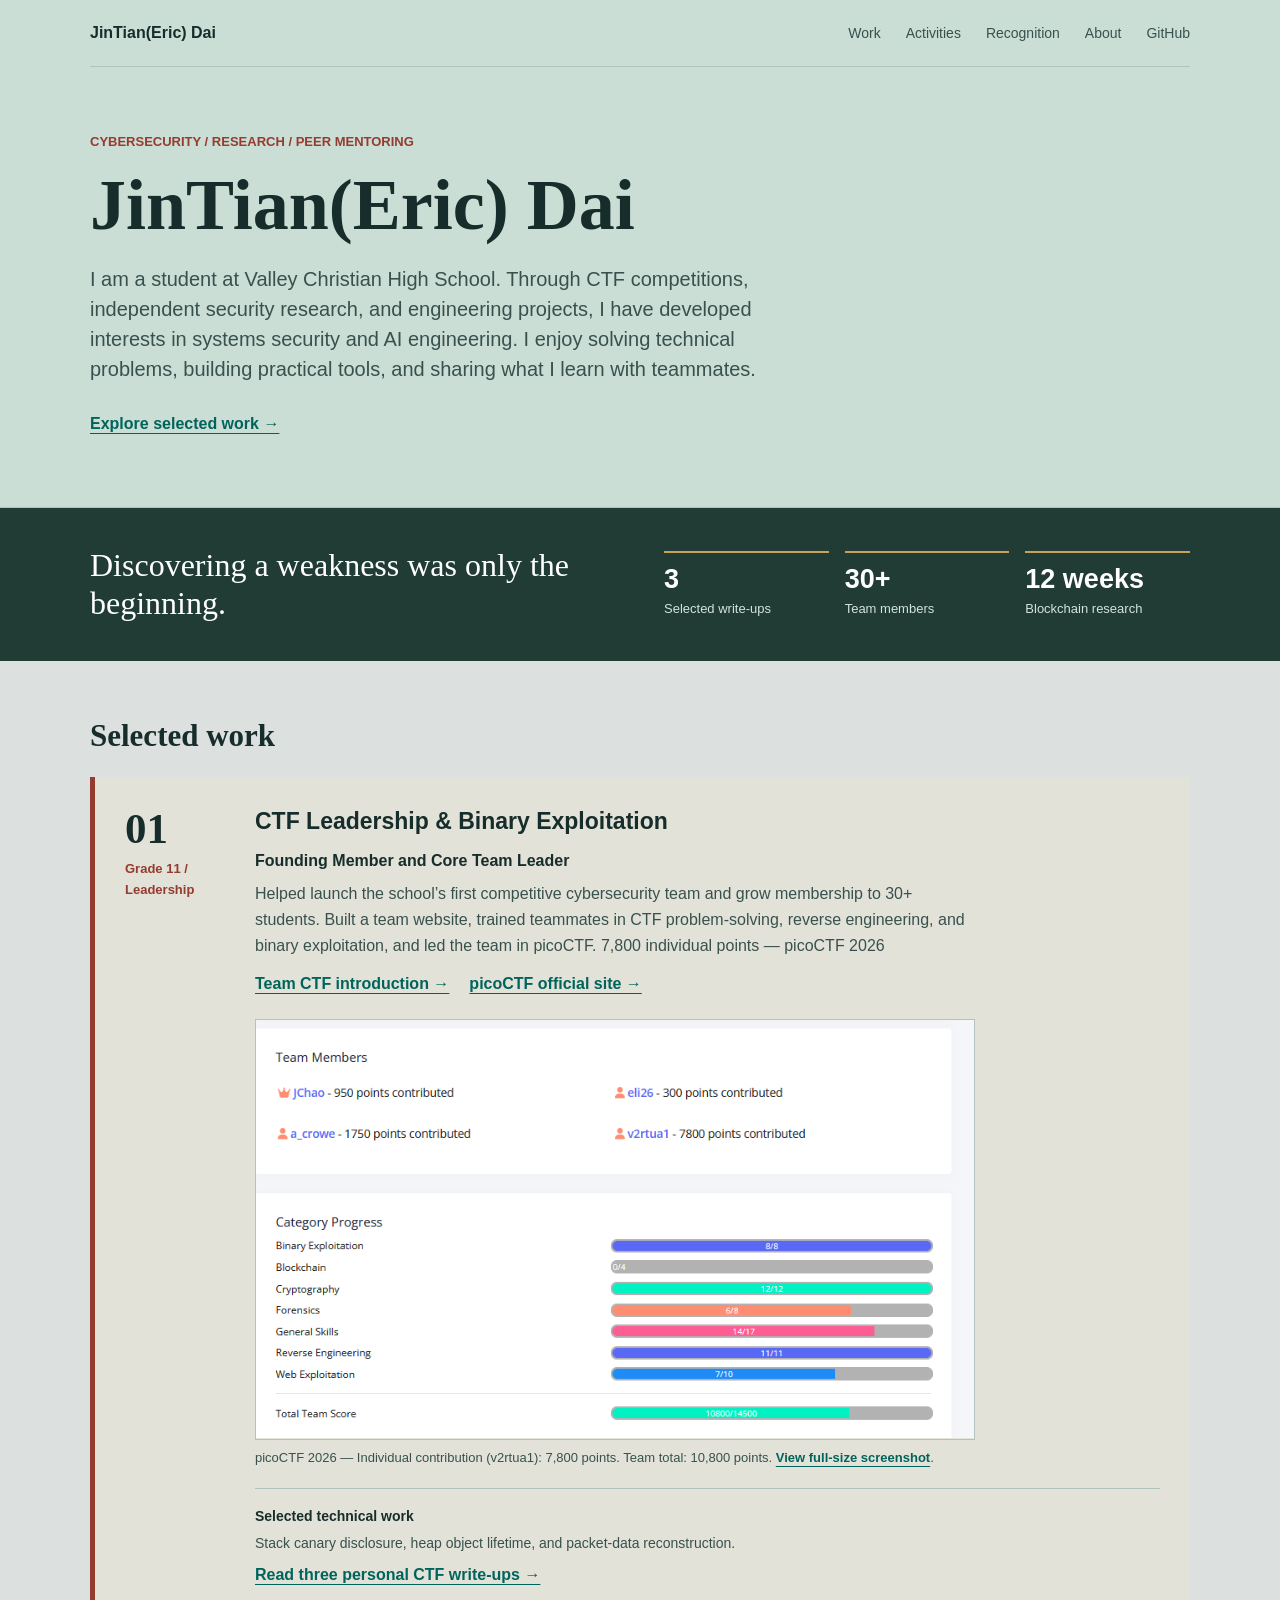
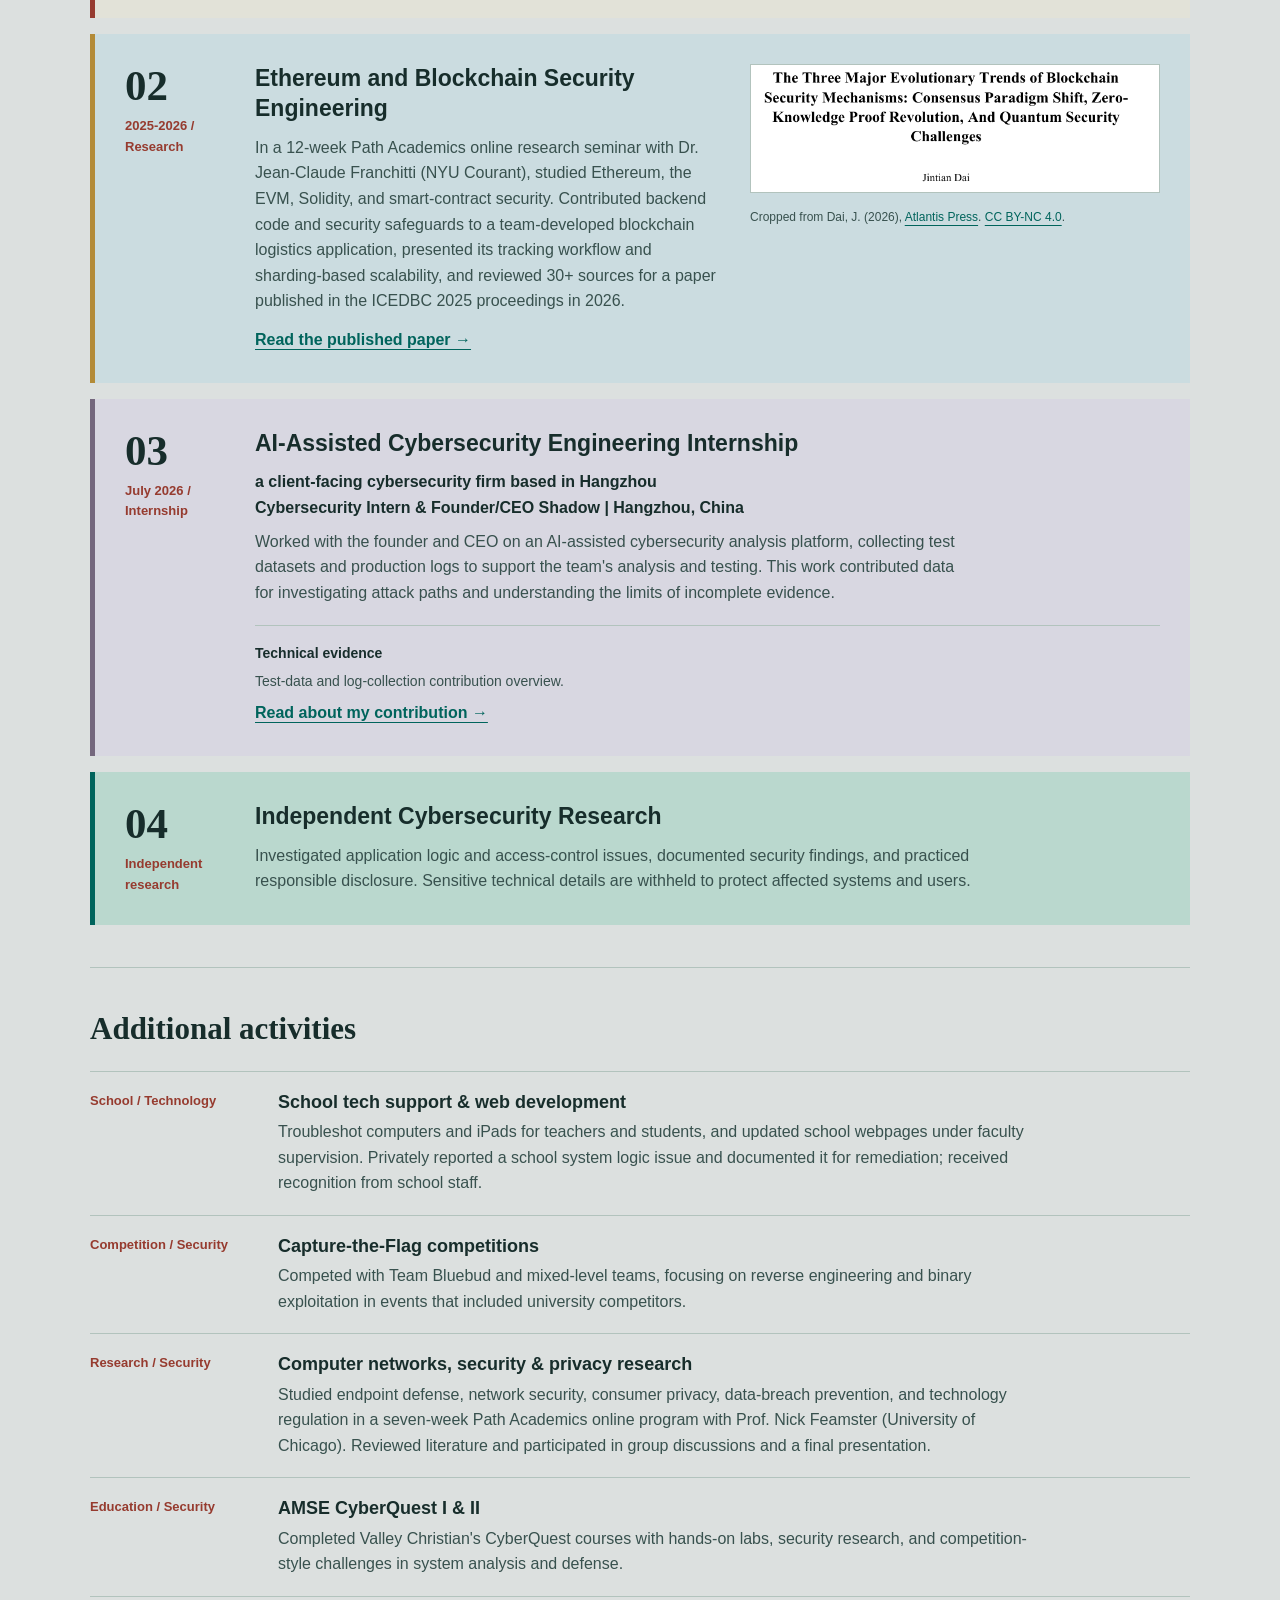
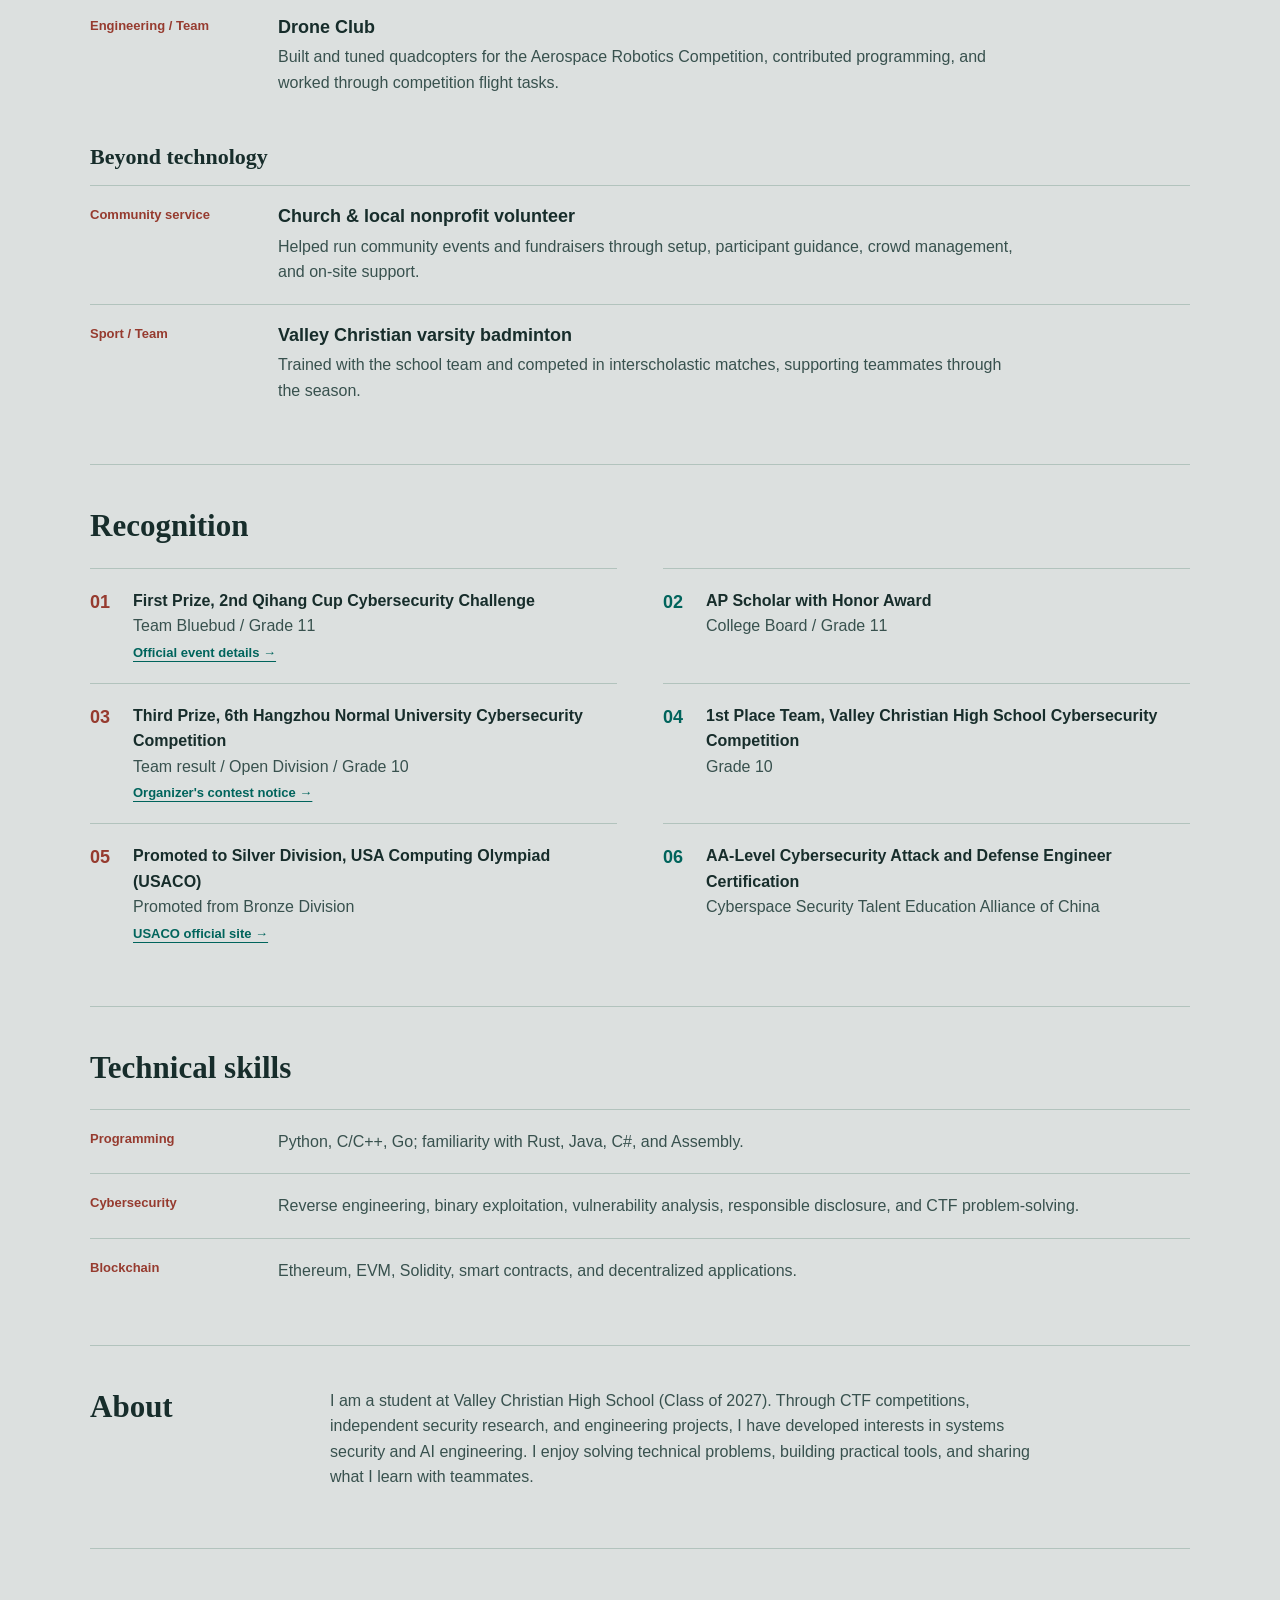
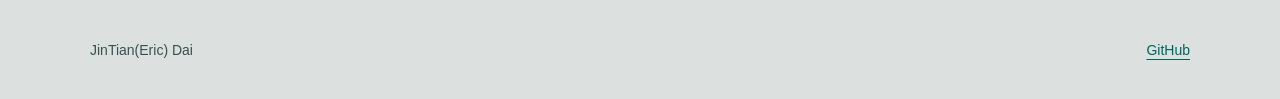
==== commit 757187ea: "Update portfolio name to JinTian(Eric) Dai" ====
--- a/index.html
+++ b/index.html
@@ -3,15 +3,15 @@
 <head>
   <meta charset="utf-8">
   <meta name="viewport" content="width=device-width, initial-scale=1">
-  <meta name="description" content="Eric Dai's cybersecurity work: responsible disclosure, CTF team leadership, and research.">
-  <title>Eric Dai | Cybersecurity</title>
+  <meta name="description" content="JinTian(Eric) Dai's cybersecurity work: responsible disclosure, CTF team leadership, and research.">
+  <title>JinTian(Eric) Dai | Cybersecurity</title>
   <link rel="stylesheet" href="styles.css">
 </head>
 <body>
   <header class="site-header">
     <div class="wrap">
       <div class="topbar">
-        <a class="brand" href="index.html">Eric Dai</a>
+        <a class="brand" href="index.html">JinTian(Eric) Dai</a>
         <nav aria-label="Main navigation">
           <a href="#work">Work</a>
           <a href="#activities">Activities</a>
@@ -22,7 +22,7 @@
       </div>
       <div class="intro">
         <p class="kicker">Cybersecurity / Research / Peer mentoring</p>
-        <h1>Eric Dai</h1>
+        <h1>JinTian(Eric) Dai</h1>
         <p class="lead">I am a student at Valley Christian High School. Through CTF competitions, independent security research, and engineering projects, I have developed interests in systems security and AI engineering. I enjoy solving technical problems, building practical tools, and sharing what I learn with teammates.</p>
         <a class="intro-link" href="#work">Explore selected work &rarr;</a>
       </div>
@@ -181,7 +181,7 @@
     </section>
   </main>
   <footer class="wrap">
-    <span>Eric Dai</span>
+    <span>JinTian(Eric) Dai</span>
     <a href="https://github.com/Da1jt" rel="noopener noreferrer">GitHub</a>
   </footer>
 </body>
